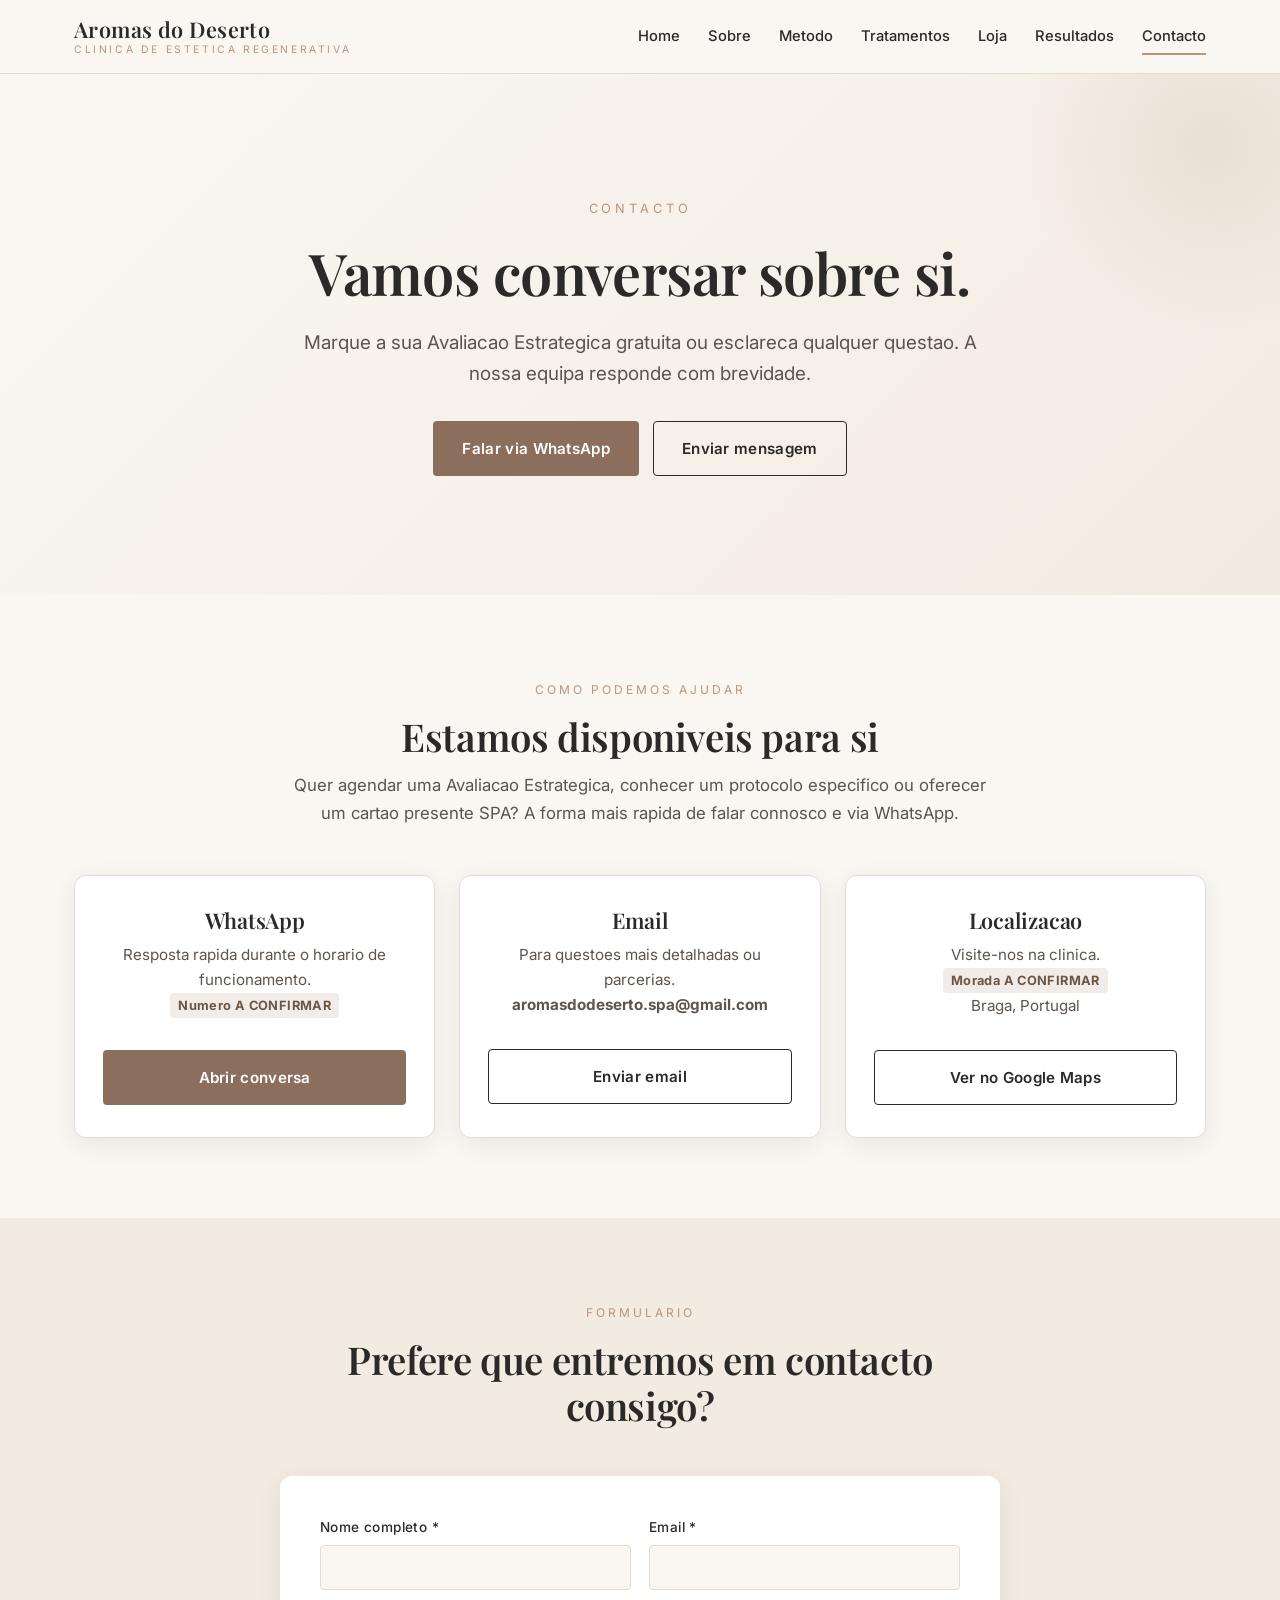
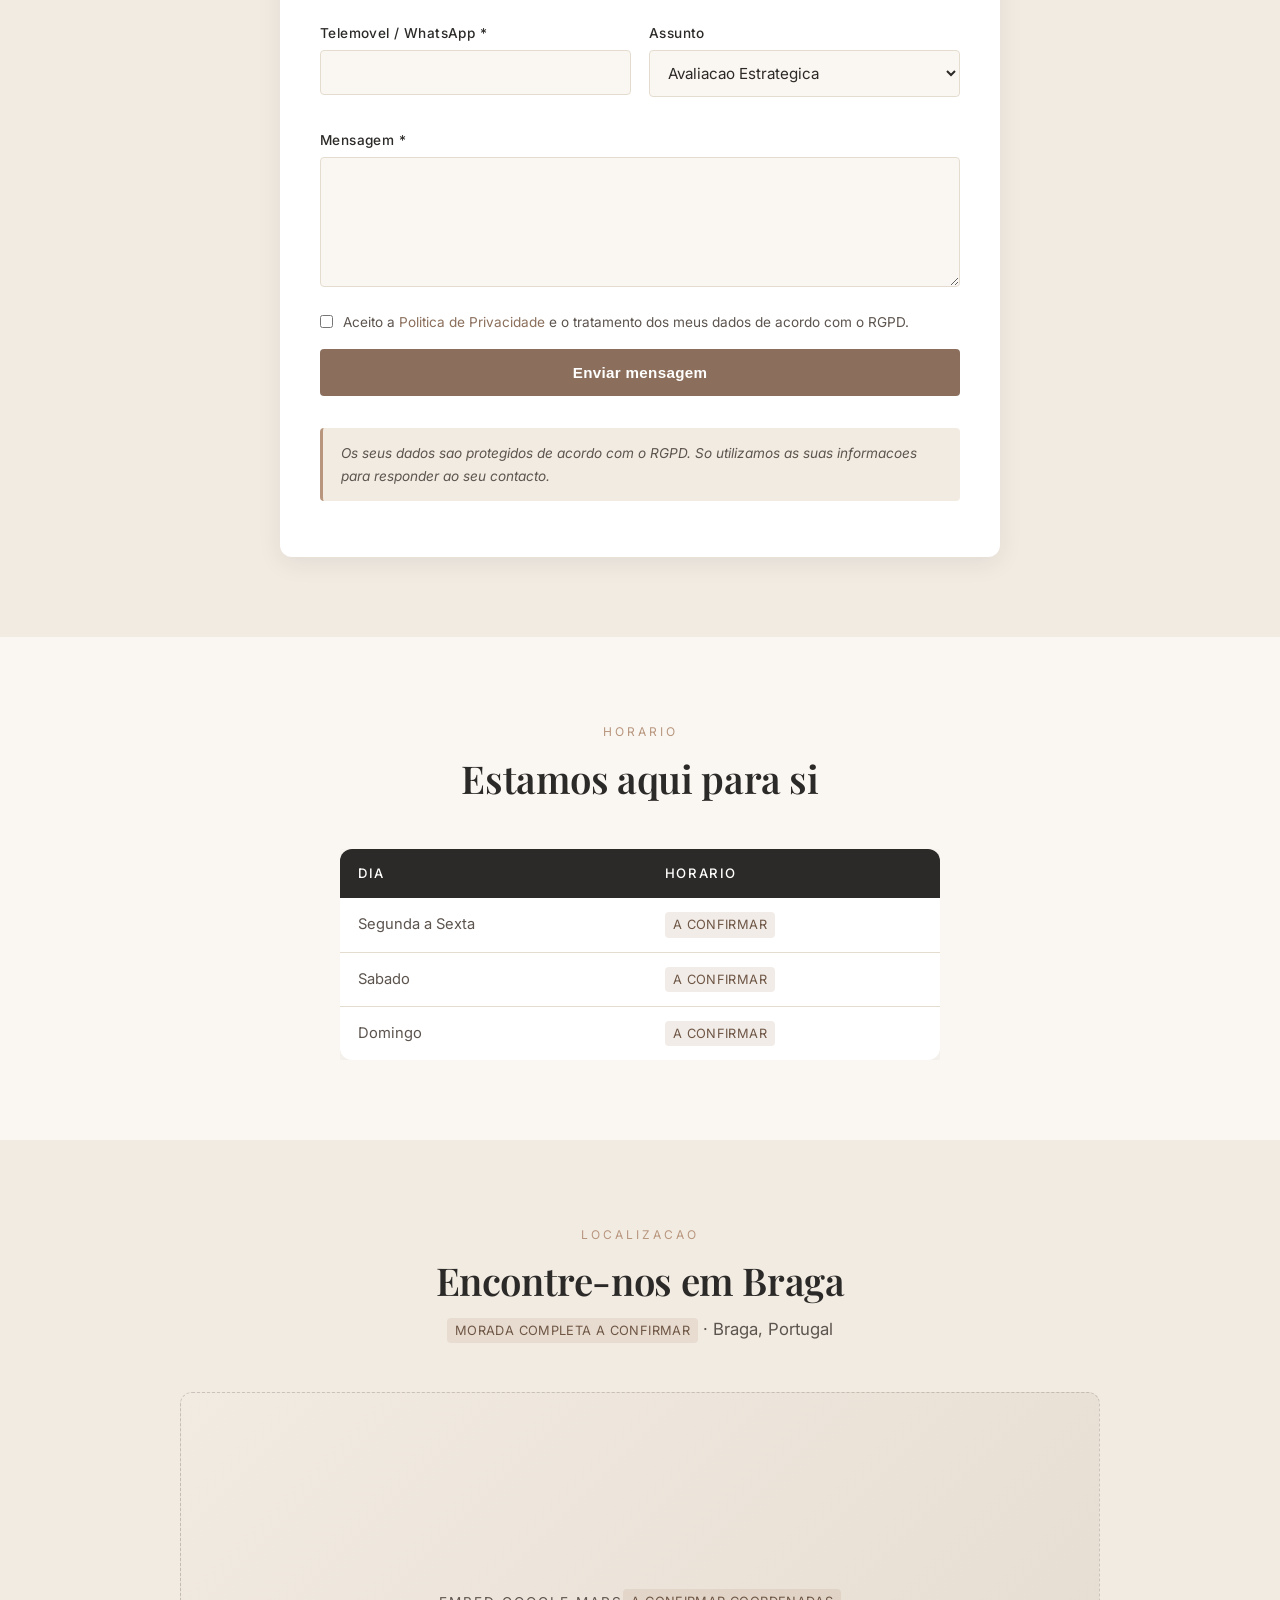
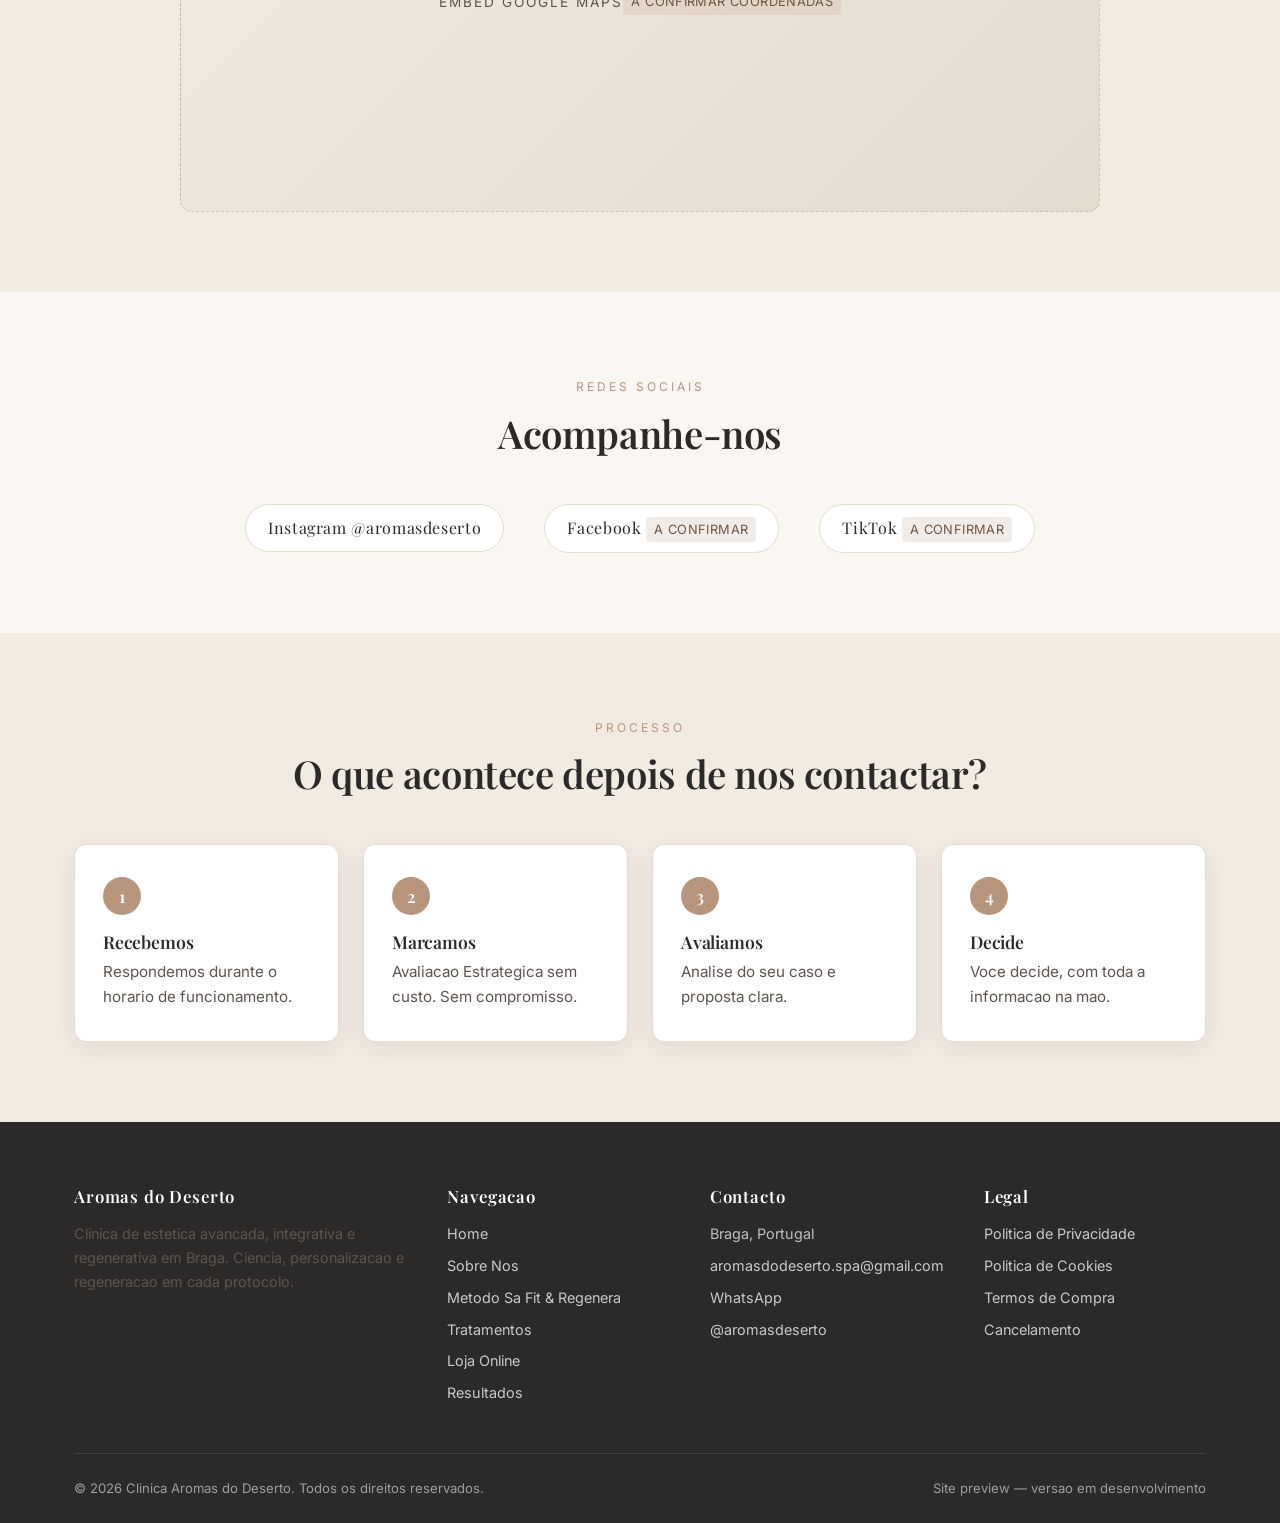
==== contacto.html @ 905fd77b "Preview inicial - Site Aromas do Deserto (8 paginas)" ====
<!DOCTYPE html>
<html lang="pt">
<head>
<meta charset="UTF-8">
<meta name="viewport" content="width=device-width, initial-scale=1.0">
<title>Contacto | Clinica Aromas do Deserto — Braga</title>
<meta name="description" content="Marque a sua Avaliacao Estrategica gratuita. Contacte a Clinica Aromas do Deserto em Braga via WhatsApp, email ou formulario.">
<link rel="preconnect" href="https://fonts.googleapis.com">
<link rel="preconnect" href="https://fonts.gstatic.com" crossorigin>
<link href="https://fonts.googleapis.com/css2?family=Inter:wght@300;400;500;600&family=Playfair+Display:wght@500;600;700&display=swap" rel="stylesheet">
<link rel="stylesheet" href="assets/style.css">
</head>
<body>

<header class="site-header">
  <div class="header-inner">
    <a href="index.html" class="brand">Aromas do Deserto<small>Clinica de Estetica Regenerativa</small></a>
    <button class="nav-toggle" aria-label="Menu">&#9776;</button>
    <nav class="nav">
      <a href="index.html">Home</a>
      <a href="sobre.html">Sobre</a>
      <a href="metodo.html">Metodo</a>
      <a href="tratamentos.html">Tratamentos</a>
      <a href="loja.html">Loja</a>
      <a href="resultados.html">Resultados</a>
      <a href="contacto.html" class="active">Contacto</a>
    </nav>
  </div>
</header>

<section class="hero">
  <div class="container hero-inner">
    <span class="hero-eyebrow">Contacto</span>
    <h1>Vamos conversar sobre si.</h1>
    <p class="lead">Marque a sua Avaliacao Estrategica gratuita ou esclareca qualquer questao. A nossa equipa responde com brevidade.</p>
    <div class="hero-ctas">
      <a class="btn btn-primary" href="https://wa.me/351000000000">Falar via WhatsApp</a>
      <a class="btn btn-secondary" href="#form">Enviar mensagem</a>
    </div>
  </div>
</section>

<section>
  <div class="container">
    <div class="section-header">
      <span class="eyebrow">Como podemos ajudar</span>
      <h2>Estamos disponiveis para si</h2>
      <p>Quer agendar uma Avaliacao Estrategica, conhecer um protocolo especifico ou oferecer um cartao presente SPA? A forma mais rapida de falar connosco e via WhatsApp.</p>
    </div>
    <div class="grid grid-3">
      <div class="card text-center">
        <h3>WhatsApp</h3>
        <p>Resposta rapida durante o horario de funcionamento.</p>
        <p><strong><span class="placeholder-tag">Numero A CONFIRMAR</span></strong></p>
        <a class="btn btn-primary btn-block mt-2" href="https://wa.me/351000000000">Abrir conversa</a>
      </div>
      <div class="card text-center">
        <h3>Email</h3>
        <p>Para questoes mais detalhadas ou parcerias.</p>
        <p><strong>aromasdodeserto.spa@gmail.com</strong></p>
        <a class="btn btn-secondary btn-block mt-2" href="mailto:aromasdodeserto.spa@gmail.com">Enviar email</a>
      </div>
      <div class="card text-center">
        <h3>Localizacao</h3>
        <p>Visite-nos na clinica.</p>
        <p><strong><span class="placeholder-tag">Morada A CONFIRMAR</span></strong><br>Braga, Portugal</p>
        <a class="btn btn-secondary btn-block mt-2" href="#mapa">Ver no Google Maps</a>
      </div>
    </div>
  </div>
</section>

<section class="bg-alt" id="form">
  <div class="container">
    <div class="section-header">
      <span class="eyebrow">Formulario</span>
      <h2>Prefere que entremos em contacto consigo?</h2>
    </div>
    <div style="max-width: 720px; margin: 0 auto;">
      <form class="contact-form" onsubmit="event.preventDefault(); alert('Preview — formulario nao envia neste modo.');">
        <div class="form-row">
          <div class="form-group">
            <label for="nome">Nome completo *</label>
            <input type="text" id="nome" name="nome" required>
          </div>
          <div class="form-group">
            <label for="email">Email *</label>
            <input type="email" id="email" name="email" required>
          </div>
        </div>
        <div class="form-row">
          <div class="form-group">
            <label for="tel">Telemovel / WhatsApp *</label>
            <input type="tel" id="tel" name="tel" required>
          </div>
          <div class="form-group">
            <label for="assunto">Assunto</label>
            <select id="assunto" name="assunto">
              <option>Avaliacao Estrategica</option>
              <option>Tratamento especifico</option>
              <option>Cartao Presente</option>
              <option>Outra questao</option>
            </select>
          </div>
        </div>
        <div class="form-group">
          <label for="msg">Mensagem *</label>
          <textarea id="msg" name="msg" required></textarea>
        </div>
        <div class="checkbox-row">
          <input type="checkbox" id="rgpd" required>
          <label for="rgpd">Aceito a <a href="politicas.html">Politica de Privacidade</a> e o tratamento dos meus dados de acordo com o RGPD.</label>
        </div>
        <button type="submit" class="btn btn-primary btn-block">Enviar mensagem</button>
        <p class="note mt-2">Os seus dados sao protegidos de acordo com o RGPD. So utilizamos as suas informacoes para responder ao seu contacto.</p>
      </form>
    </div>
  </div>
</section>

<section>
  <div class="container">
    <div class="section-header">
      <span class="eyebrow">Horario</span>
      <h2>Estamos aqui para si</h2>
    </div>
    <div class="table-wrap" style="max-width: 600px; margin: 0 auto;">
      <table class="product-table">
        <thead><tr><th>Dia</th><th>Horario</th></tr></thead>
        <tbody>
          <tr><td>Segunda a Sexta</td><td><span class="placeholder-tag">A CONFIRMAR</span></td></tr>
          <tr><td>Sabado</td><td><span class="placeholder-tag">A CONFIRMAR</span></td></tr>
          <tr><td>Domingo</td><td><span class="placeholder-tag">A CONFIRMAR</span></td></tr>
        </tbody>
      </table>
    </div>
  </div>
</section>

<section class="bg-alt" id="mapa">
  <div class="container">
    <div class="section-header">
      <span class="eyebrow">Localizacao</span>
      <h2>Encontre-nos em Braga</h2>
      <p><span class="placeholder-tag">MORADA COMPLETA A CONFIRMAR</span> · Braga, Portugal</p>
    </div>
    <div class="img-placeholder tall" style="max-width: 920px; margin: 0 auto;">EMBED Google Maps <br><span class="placeholder-tag">A CONFIRMAR coordenadas</span></div>
  </div>
</section>

<section>
  <div class="container">
    <div class="section-header">
      <span class="eyebrow">Redes Sociais</span>
      <h2>Acompanhe-nos</h2>
    </div>
    <div class="logo-row">
      <a class="logo-pill" href="https://instagram.com/aromasdeserto">Instagram @aromasdeserto</a>
      <span class="logo-pill">Facebook <span class="placeholder-tag">A CONFIRMAR</span></span>
      <span class="logo-pill">TikTok <span class="placeholder-tag">A CONFIRMAR</span></span>
    </div>
  </div>
</section>

<section class="bg-alt">
  <div class="container">
    <div class="section-header">
      <span class="eyebrow">Processo</span>
      <h2>O que acontece depois de nos contactar?</h2>
    </div>
    <div class="grid grid-4">
      <div class="card"><span class="num">1</span><h4>Recebemos</h4><p>Respondemos durante o horario de funcionamento.</p></div>
      <div class="card"><span class="num">2</span><h4>Marcamos</h4><p>Avaliacao Estrategica sem custo. Sem compromisso.</p></div>
      <div class="card"><span class="num">3</span><h4>Avaliamos</h4><p>Analise do seu caso e proposta clara.</p></div>
      <div class="card"><span class="num">4</span><h4>Decide</h4><p>Voce decide, com toda a informacao na mao.</p></div>
    </div>
  </div>
</section>

<footer class="site-footer">
  <div class="container">
    <div class="footer-grid">
      <div>
        <h4>Aromas do Deserto</h4>
        <p>Clinica de estetica avancada, integrativa e regenerativa em Braga. Ciencia, personalizacao e regeneracao em cada protocolo.</p>
      </div>
      <div>
        <h4>Navegacao</h4>
        <ul>
          <li><a href="index.html">Home</a></li>
          <li><a href="sobre.html">Sobre Nos</a></li>
          <li><a href="metodo.html">Metodo Sa Fit &amp; Regenera</a></li>
          <li><a href="tratamentos.html">Tratamentos</a></li>
          <li><a href="loja.html">Loja Online</a></li>
          <li><a href="resultados.html">Resultados</a></li>
        </ul>
      </div>
      <div>
        <h4>Contacto</h4>
        <ul>
          <li>Braga, Portugal</li>
          <li><a href="mailto:aromasdodeserto.spa@gmail.com">aromasdodeserto.spa@gmail.com</a></li>
          <li><a href="https://wa.me/351000000000">WhatsApp</a></li>
          <li><a href="https://instagram.com/aromasdeserto">@aromasdeserto</a></li>
        </ul>
      </div>
      <div>
        <h4>Legal</h4>
        <ul>
          <li><a href="politicas.html">Politica de Privacidade</a></li>
          <li><a href="politicas.html#cookies">Politica de Cookies</a></li>
          <li><a href="politicas.html#compra">Termos de Compra</a></li>
          <li><a href="politicas.html#cancelamento">Cancelamento</a></li>
        </ul>
      </div>
    </div>
    <div class="footer-bottom">
      <span>&copy; <span id="year">2025</span> Clinica Aromas do Deserto. Todos os direitos reservados.</span>
      <span>Site preview — versao em desenvolvimento</span>
    </div>
  </div>
</footer>

<script src="assets/script.js"></script>
<script>document.getElementById('year').textContent = new Date().getFullYear();</script>
</body>
</html>
---- assets/style.css ----
/* ============================================
   Aromas do Deserto — Preview CSS
   ============================================ */

:root {
  --color-primary: #2C2A28;
  --color-secondary: #B8967E;
  --color-bg: #FAF7F2;
  --color-bg-alt: #F2EBE2;
  --color-text: #2C2A28;
  --color-text-soft: #5C544E;
  --color-cta: #8B6F5C;
  --color-cta-hover: #6E5645;
  --color-border: #E5DCD0;
  --color-white: #FFFFFF;

  --ff-display: 'Playfair Display', 'Times New Roman', serif;
  --ff-body: 'Inter', -apple-system, BlinkMacSystemFont, sans-serif;

  --maxw: 1180px;
  --radius: 4px;
  --radius-lg: 12px;
  --shadow: 0 6px 24px rgba(44, 42, 40, 0.08);
  --shadow-lg: 0 16px 48px rgba(44, 42, 40, 0.12);
}

* { box-sizing: border-box; margin: 0; padding: 0; }

html { scroll-behavior: smooth; }

body {
  font-family: var(--ff-body);
  font-size: 16px;
  line-height: 1.65;
  color: var(--color-text);
  background: var(--color-bg);
  -webkit-font-smoothing: antialiased;
}

img { max-width: 100%; height: auto; display: block; }

a { color: var(--color-cta); text-decoration: none; transition: color .2s; }
a:hover { color: var(--color-cta-hover); }

h1, h2, h3, h4 {
  font-family: var(--ff-display);
  font-weight: 600;
  color: var(--color-primary);
  line-height: 1.2;
  letter-spacing: -0.01em;
}

h1 { font-size: clamp(2.2rem, 4.5vw, 3.6rem); }
h2 { font-size: clamp(1.8rem, 3vw, 2.6rem); margin-bottom: .8rem; }
h3 { font-size: 1.35rem; margin-bottom: .6rem; }
h4 { font-size: 1.1rem; margin-bottom: .4rem; }

p { margin-bottom: 1rem; color: var(--color-text-soft); }

ul, ol { margin-left: 1.4rem; margin-bottom: 1rem; }
li { margin-bottom: .35rem; color: var(--color-text-soft); }

/* ----------- HEADER ----------- */
.site-header {
  position: sticky;
  top: 0;
  z-index: 100;
  background: rgba(250, 247, 242, 0.97);
  backdrop-filter: saturate(180%) blur(8px);
  border-bottom: 1px solid var(--color-border);
}

.header-inner {
  max-width: var(--maxw);
  margin: 0 auto;
  padding: 18px 24px;
  display: flex;
  align-items: center;
  justify-content: space-between;
  gap: 24px;
}

.brand {
  font-family: var(--ff-display);
  font-size: 1.35rem;
  font-weight: 600;
  color: var(--color-primary);
  letter-spacing: .02em;
  line-height: 1.1;
}
.brand small {
  display: block;
  font-family: var(--ff-body);
  font-size: .65rem;
  font-weight: 400;
  letter-spacing: .25em;
  color: var(--color-secondary);
  text-transform: uppercase;
  margin-top: 2px;
}

.nav { display: flex; gap: 28px; align-items: center; }
.nav a {
  font-size: .92rem;
  color: var(--color-primary);
  font-weight: 500;
  position: relative;
}
.nav a:hover { color: var(--color-cta); }
.nav a.active::after {
  content: '';
  position: absolute;
  bottom: -6px; left: 0;
  width: 100%;
  height: 2px;
  background: var(--color-secondary);
}

.nav-toggle {
  display: none;
  background: none;
  border: 0;
  cursor: pointer;
  font-size: 1.6rem;
  color: var(--color-primary);
}

/* ----------- BUTTONS ----------- */
.btn {
  display: inline-block;
  padding: 14px 28px;
  border-radius: var(--radius);
  font-weight: 600;
  font-size: .95rem;
  letter-spacing: .02em;
  text-align: center;
  transition: all .25s;
  border: 1px solid transparent;
  cursor: pointer;
}

.btn-primary {
  background: var(--color-cta);
  color: var(--color-white);
}
.btn-primary:hover {
  background: var(--color-cta-hover);
  color: var(--color-white);
  transform: translateY(-2px);
  box-shadow: var(--shadow);
}

.btn-secondary {
  background: transparent;
  color: var(--color-primary);
  border-color: var(--color-primary);
}
.btn-secondary:hover {
  background: var(--color-primary);
  color: var(--color-white);
}

.btn-light {
  background: var(--color-white);
  color: var(--color-primary);
  border-color: var(--color-border);
}
.btn-light:hover {
  background: var(--color-secondary);
  color: var(--color-white);
  border-color: var(--color-secondary);
}

.btn-block { display: block; width: 100%; }

/* ----------- LAYOUT ----------- */
.container {
  max-width: var(--maxw);
  margin: 0 auto;
  padding: 0 24px;
}

section { padding: 80px 0; }
section.compact { padding: 56px 0; }
section.tight { padding: 40px 0; }

.section-header {
  text-align: center;
  max-width: 720px;
  margin: 0 auto 48px;
}
.section-header .eyebrow {
  display: inline-block;
  font-size: .75rem;
  letter-spacing: .25em;
  text-transform: uppercase;
  color: var(--color-secondary);
  margin-bottom: .8rem;
}
.section-header p { font-size: 1.05rem; }

/* ----------- HERO ----------- */
.hero {
  background: linear-gradient(135deg, var(--color-bg) 0%, var(--color-bg-alt) 100%);
  padding: 120px 0 100px;
  position: relative;
  overflow: hidden;
}
.hero::before {
  content: '';
  position: absolute;
  top: -120px; right: -120px;
  width: 380px; height: 380px;
  background: radial-gradient(circle, rgba(184,150,126,0.18) 0%, transparent 70%);
  border-radius: 50%;
  pointer-events: none;
}
.hero-inner {
  max-width: 880px;
  margin: 0 auto;
  text-align: center;
  position: relative;
}
.hero-eyebrow {
  display: inline-block;
  font-size: .8rem;
  letter-spacing: .3em;
  text-transform: uppercase;
  color: var(--color-secondary);
  margin-bottom: 1.2rem;
}
.hero h1 { margin-bottom: 1.2rem; }
.hero p.lead {
  font-size: 1.18rem;
  color: var(--color-text-soft);
  max-width: 720px;
  margin: 0 auto 2rem;
}
.hero-ctas {
  display: flex;
  gap: 14px;
  justify-content: center;
  flex-wrap: wrap;
  margin-bottom: 1.2rem;
}
.hero-microcopy {
  font-size: .85rem;
  color: var(--color-text-soft);
  letter-spacing: .03em;
}

/* ----------- CARDS / GRIDS ----------- */
.grid { display: grid; gap: 24px; }
.grid-2 { grid-template-columns: repeat(2, 1fr); }
.grid-3 { grid-template-columns: repeat(3, 1fr); }
.grid-4 { grid-template-columns: repeat(4, 1fr); }

.card {
  background: var(--color-white);
  border-radius: var(--radius-lg);
  padding: 32px 28px;
  box-shadow: var(--shadow);
  border: 1px solid var(--color-border);
  transition: transform .3s, box-shadow .3s;
}
.card:hover {
  transform: translateY(-4px);
  box-shadow: var(--shadow-lg);
}
.card .num {
  display: inline-block;
  width: 38px; height: 38px;
  border-radius: 50%;
  background: var(--color-secondary);
  color: var(--color-white);
  font-family: var(--ff-display);
  font-size: 1.05rem;
  font-weight: 600;
  line-height: 38px;
  text-align: center;
  margin-bottom: 1rem;
}
.card h3 { color: var(--color-primary); margin-bottom: .5rem; }
.card p { font-size: .95rem; margin: 0; }

.card-soft {
  background: var(--color-bg-alt);
  border: 0;
}

/* ----------- ALT SECTIONS ----------- */
.bg-alt { background: var(--color-bg-alt); }
.bg-dark { background: var(--color-primary); color: var(--color-white); }
.bg-dark h2, .bg-dark h3 { color: var(--color-white); }
.bg-dark p { color: rgba(255,255,255,0.85); }

/* ----------- IMAGE PLACEHOLDER ----------- */
.img-placeholder {
  background: linear-gradient(135deg, var(--color-bg-alt), var(--color-border));
  border: 1px dashed rgba(44,42,40,0.18);
  border-radius: var(--radius-lg);
  display: flex;
  align-items: center;
  justify-content: center;
  color: var(--color-text-soft);
  font-size: .85rem;
  letter-spacing: .15em;
  text-transform: uppercase;
  min-height: 260px;
  text-align: center;
  padding: 24px;
}
.img-placeholder.tall { min-height: 420px; }
.img-placeholder.short { min-height: 180px; }

/* ----------- TWO-COL ----------- */
.two-col {
  display: grid;
  grid-template-columns: 1fr 1fr;
  gap: 56px;
  align-items: center;
}
.two-col.reverse > *:first-child { order: 2; }

/* ----------- TABLES ----------- */
.table-wrap { overflow-x: auto; margin: 0 -8px; }
table.product-table {
  width: 100%;
  border-collapse: collapse;
  background: var(--color-white);
  border-radius: var(--radius-lg);
  overflow: hidden;
  box-shadow: var(--shadow);
  font-size: .92rem;
}
table.product-table thead {
  background: var(--color-primary);
  color: var(--color-white);
}
table.product-table th {
  text-align: left;
  padding: 14px 18px;
  font-weight: 500;
  font-size: .82rem;
  text-transform: uppercase;
  letter-spacing: .12em;
}
table.product-table td {
  padding: 14px 18px;
  border-bottom: 1px solid var(--color-border);
  color: var(--color-text-soft);
  vertical-align: top;
}
table.product-table tbody tr:last-child td { border-bottom: 0; }
table.product-table tbody tr:hover { background: var(--color-bg); }
table.product-table .price {
  font-family: var(--ff-display);
  font-weight: 600;
  color: var(--color-primary);
  white-space: nowrap;
}

/* ----------- LIST FEATURE ----------- */
.feature-list { list-style: none; margin: 0; padding: 0; }
.feature-list li {
  position: relative;
  padding-left: 28px;
  margin-bottom: .8rem;
  color: var(--color-text-soft);
}
.feature-list li::before {
  content: '';
  position: absolute;
  left: 0; top: .55em;
  width: 14px; height: 14px;
  border-radius: 50%;
  background: var(--color-secondary);
  opacity: .7;
}

/* ----------- TESTIMONIAL ----------- */
.testimonial {
  background: var(--color-white);
  border-radius: var(--radius-lg);
  padding: 32px 28px;
  border-left: 4px solid var(--color-secondary);
  box-shadow: var(--shadow);
}
.testimonial blockquote {
  font-family: var(--ff-display);
  font-size: 1.1rem;
  color: var(--color-primary);
  font-style: italic;
  margin: 0 0 1rem;
  line-height: 1.5;
}
.testimonial cite {
  font-style: normal;
  font-size: .85rem;
  color: var(--color-text-soft);
  letter-spacing: .05em;
}

/* ----------- FAQ ----------- */
.faq-item {
  background: var(--color-white);
  border-radius: var(--radius);
  padding: 22px 26px;
  margin-bottom: 12px;
  border: 1px solid var(--color-border);
}
.faq-item h4 { margin-bottom: .4rem; color: var(--color-primary); }
.faq-item p { margin: 0; }

/* ----------- CATEGORY HEADER ----------- */
.category-block { margin-bottom: 64px; }
.category-block .cat-head {
  display: flex;
  align-items: baseline;
  gap: 14px;
  margin-bottom: 8px;
  padding-bottom: 14px;
  border-bottom: 1px solid var(--color-border);
}
.category-block .cat-head .cat-num {
  font-family: var(--ff-display);
  font-size: 1.6rem;
  color: var(--color-secondary);
}
.category-block .cat-head h2 {
  margin: 0;
  font-size: 1.7rem;
}
.category-block .cat-intro {
  font-size: .98rem;
  color: var(--color-text-soft);
  margin-bottom: 22px;
  font-style: italic;
}
.category-block .subcat-title {
  font-family: var(--ff-display);
  font-size: 1.2rem;
  color: var(--color-primary);
  margin: 26px 0 14px;
}

/* Compact loja anchor nav */
.cat-nav {
  background: var(--color-bg-alt);
  padding: 22px 0;
  position: sticky;
  top: 70px;
  z-index: 50;
  border-bottom: 1px solid var(--color-border);
}
.cat-nav-inner {
  display: flex;
  flex-wrap: wrap;
  gap: 8px;
  font-size: .82rem;
}
.cat-nav-inner a {
  padding: 6px 12px;
  border-radius: 999px;
  background: var(--color-white);
  color: var(--color-text-soft);
  border: 1px solid var(--color-border);
}
.cat-nav-inner a:hover {
  background: var(--color-cta);
  color: var(--color-white);
  border-color: var(--color-cta);
}

/* ----------- CTA STRIP ----------- */
.cta-strip {
  background: linear-gradient(135deg, var(--color-primary) 0%, #3a3633 100%);
  color: var(--color-white);
  padding: 80px 0;
  text-align: center;
}
.cta-strip h2 { color: var(--color-white); margin-bottom: 1rem; }
.cta-strip p { color: rgba(255,255,255,0.85); max-width: 640px; margin: 0 auto 2rem; }
.cta-strip .btn-primary {
  background: var(--color-secondary);
}
.cta-strip .btn-primary:hover {
  background: var(--color-white);
  color: var(--color-primary);
}
.cta-strip .btn-secondary {
  color: var(--color-white);
  border-color: rgba(255,255,255,0.4);
}
.cta-strip .btn-secondary:hover {
  background: var(--color-white);
  color: var(--color-primary);
  border-color: var(--color-white);
}

/* ----------- FOOTER ----------- */
.site-footer {
  background: var(--color-primary);
  color: rgba(255,255,255,0.75);
  padding: 64px 0 24px;
  font-size: .9rem;
}
.site-footer h4 {
  color: var(--color-white);
  font-family: var(--ff-display);
  font-size: 1.05rem;
  margin-bottom: 1rem;
  letter-spacing: .05em;
}
.site-footer a { color: rgba(255,255,255,0.75); }
.site-footer a:hover { color: var(--color-secondary); }
.footer-grid {
  display: grid;
  grid-template-columns: 1.5fr 1fr 1fr 1fr;
  gap: 40px;
  margin-bottom: 40px;
}
.footer-grid ul { list-style: none; margin: 0; padding: 0; }
.footer-grid li { margin-bottom: .5rem; color: rgba(255,255,255,0.7); }
.footer-bottom {
  padding-top: 24px;
  border-top: 1px solid rgba(255,255,255,0.1);
  display: flex;
  justify-content: space-between;
  flex-wrap: wrap;
  gap: 12px;
  font-size: .82rem;
  color: rgba(255,255,255,0.55);
}

/* ----------- PILLARS ----------- */
.pillar-row {
  display: grid;
  grid-template-columns: repeat(4, 1fr);
  gap: 18px;
}
.pillar {
  background: var(--color-white);
  border-radius: var(--radius-lg);
  padding: 26px 22px;
  border-top: 3px solid var(--color-secondary);
  box-shadow: var(--shadow);
}
.pillar h4 { font-size: 1rem; margin-bottom: .5rem; }
.pillar p { font-size: .9rem; margin: 0; }

/* ----------- LOGO ROW ----------- */
.logo-row {
  display: flex;
  flex-wrap: wrap;
  justify-content: center;
  gap: 40px;
  margin-top: 32px;
  align-items: center;
}
.logo-row .logo-pill {
  font-family: var(--ff-display);
  font-size: 1rem;
  color: var(--color-primary);
  padding: 10px 22px;
  border: 1px solid var(--color-border);
  border-radius: 999px;
  background: var(--color-white);
  letter-spacing: .04em;
}

/* ----------- FORM ----------- */
form.contact-form {
  background: var(--color-white);
  padding: 40px;
  border-radius: var(--radius-lg);
  box-shadow: var(--shadow);
}
.form-row {
  display: grid;
  grid-template-columns: 1fr 1fr;
  gap: 18px;
  margin-bottom: 16px;
}
.form-group { margin-bottom: 16px; }
.form-group label {
  display: block;
  font-size: .85rem;
  font-weight: 500;
  color: var(--color-primary);
  margin-bottom: 6px;
  letter-spacing: .03em;
}
.form-group input,
.form-group select,
.form-group textarea {
  width: 100%;
  padding: 12px 14px;
  font-family: var(--ff-body);
  font-size: .95rem;
  background: var(--color-bg);
  border: 1px solid var(--color-border);
  border-radius: var(--radius);
  color: var(--color-text);
  transition: border-color .2s;
}
.form-group input:focus,
.form-group select:focus,
.form-group textarea:focus {
  outline: none;
  border-color: var(--color-cta);
}
.form-group textarea { min-height: 130px; resize: vertical; }
.checkbox-row {
  display: flex;
  gap: 10px;
  align-items: flex-start;
  font-size: .85rem;
  color: var(--color-text-soft);
  margin: 16px 0;
}
.checkbox-row input { margin-top: 4px; }

/* ----------- POLICIES ----------- */
.policy-content {
  max-width: 820px;
  margin: 0 auto;
}
.policy-content h2 {
  margin-top: 48px;
  padding-top: 32px;
  border-top: 1px solid var(--color-border);
  font-size: 1.6rem;
}
.policy-content h2:first-child { border-top: 0; padding-top: 0; margin-top: 0; }
.policy-content h3 {
  font-size: 1.15rem;
  margin: 24px 0 8px;
}
.policy-content p,
.policy-content ul,
.policy-content ol {
  font-size: .95rem;
  color: var(--color-text-soft);
}

/* ----------- UTILITY ----------- */
.text-center { text-align: center; }
.mt-2 { margin-top: 2rem; }
.mb-2 { margin-bottom: 2rem; }

.note {
  font-size: .85rem;
  color: var(--color-text-soft);
  font-style: italic;
  background: var(--color-bg-alt);
  padding: 14px 18px;
  border-radius: var(--radius);
  border-left: 3px solid var(--color-secondary);
}

.placeholder-tag {
  display: inline-block;
  background: rgba(184,150,126,0.18);
  color: var(--color-cta-hover);
  padding: 2px 8px;
  border-radius: 4px;
  font-size: .8rem;
  font-family: var(--ff-body);
  letter-spacing: .03em;
}

/* ----------- RESPONSIVE ----------- */
@media (max-width: 980px) {
  .grid-3, .grid-4, .pillar-row { grid-template-columns: repeat(2, 1fr); }
  .two-col { grid-template-columns: 1fr; gap: 32px; }
  .two-col.reverse > *:first-child { order: 0; }
  .footer-grid { grid-template-columns: 1fr 1fr; }
}

@media (max-width: 720px) {
  section { padding: 56px 0; }
  .hero { padding: 80px 0 64px; }

  .nav-toggle { display: block; }
  .nav {
    position: absolute;
    top: 100%;
    left: 0; right: 0;
    flex-direction: column;
    align-items: stretch;
    background: var(--color-white);
    padding: 16px 24px;
    gap: 12px;
    border-bottom: 1px solid var(--color-border);
    display: none;
  }
  .nav.open { display: flex; }
  .nav a { padding: 8px 0; border-bottom: 1px solid var(--color-border); }
  .nav a:last-child { border-bottom: 0; }

  .grid-2, .grid-3, .grid-4, .pillar-row { grid-template-columns: 1fr; }
  .footer-grid { grid-template-columns: 1fr; gap: 28px; }
  .form-row { grid-template-columns: 1fr; }

  .hero-ctas { flex-direction: column; }
  .hero-ctas .btn { width: 100%; }

  form.contact-form { padding: 24px; }

  .cat-nav { top: 64px; }
}
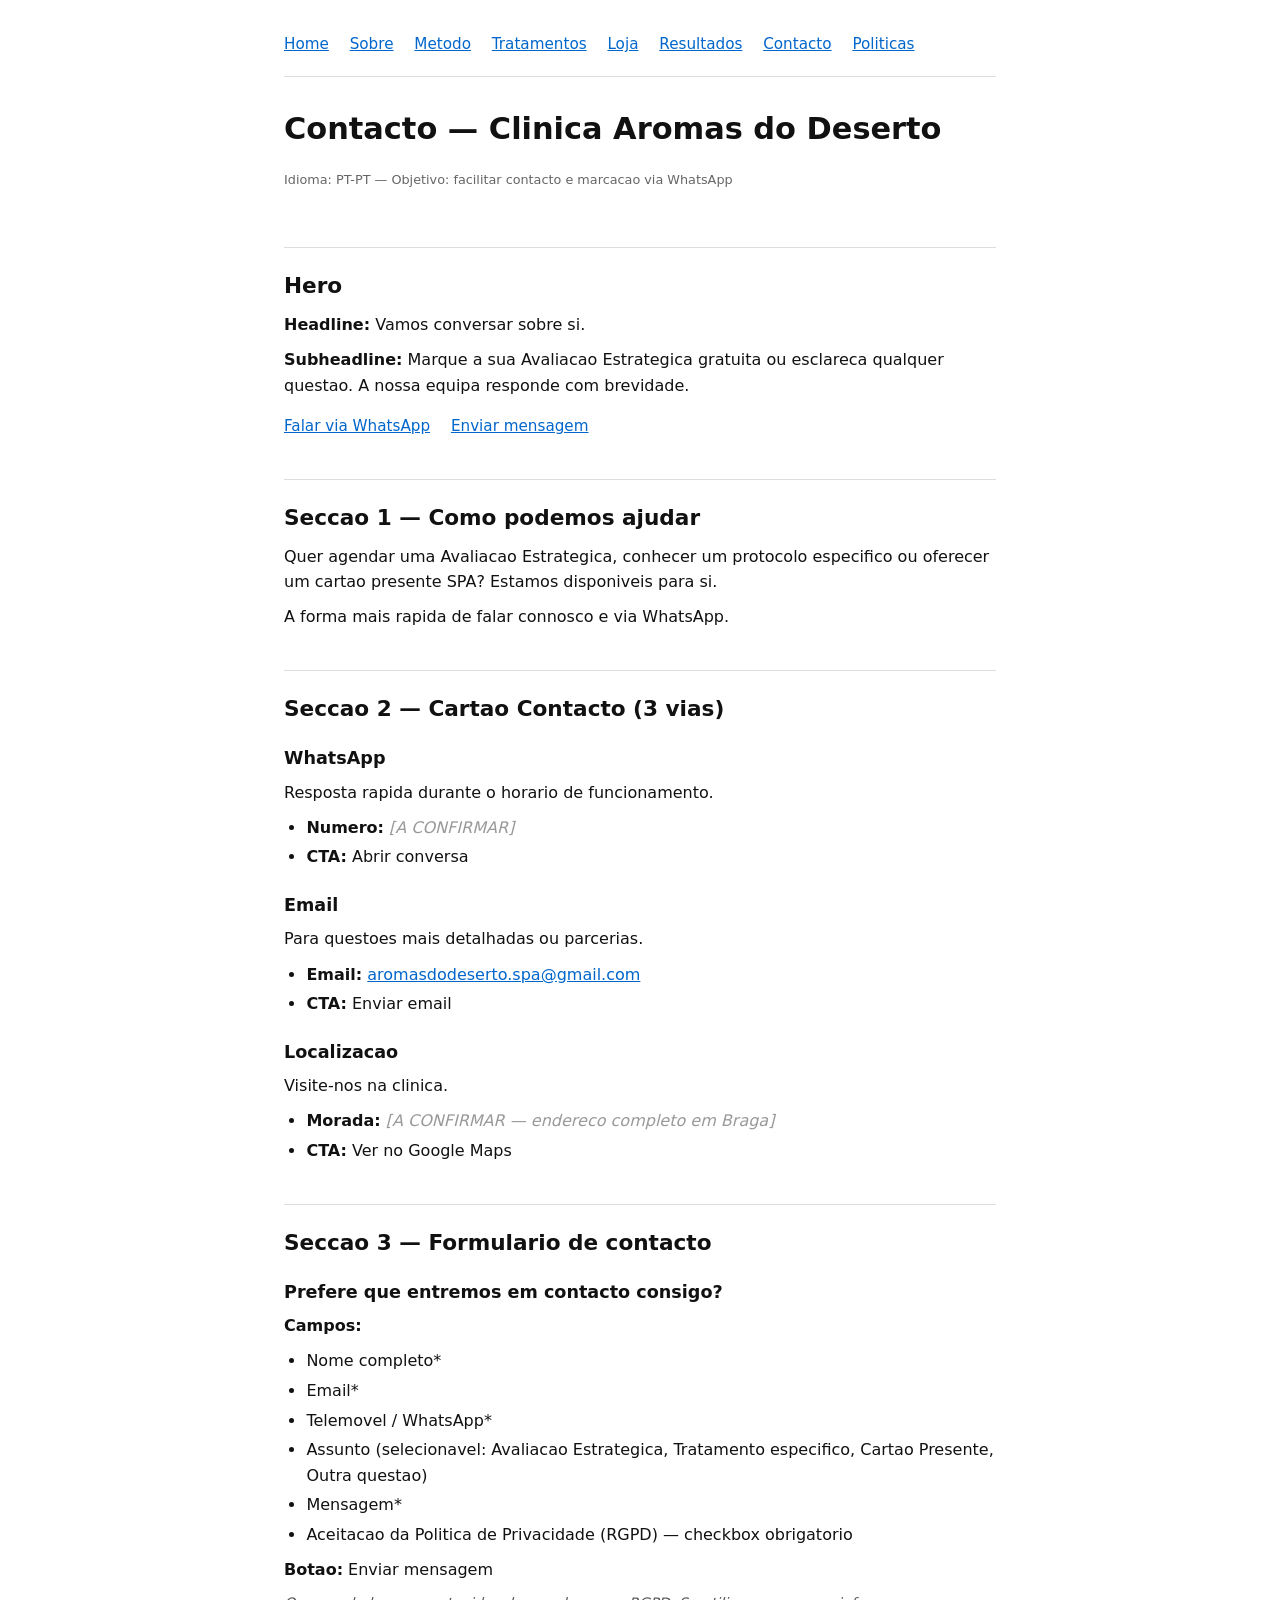
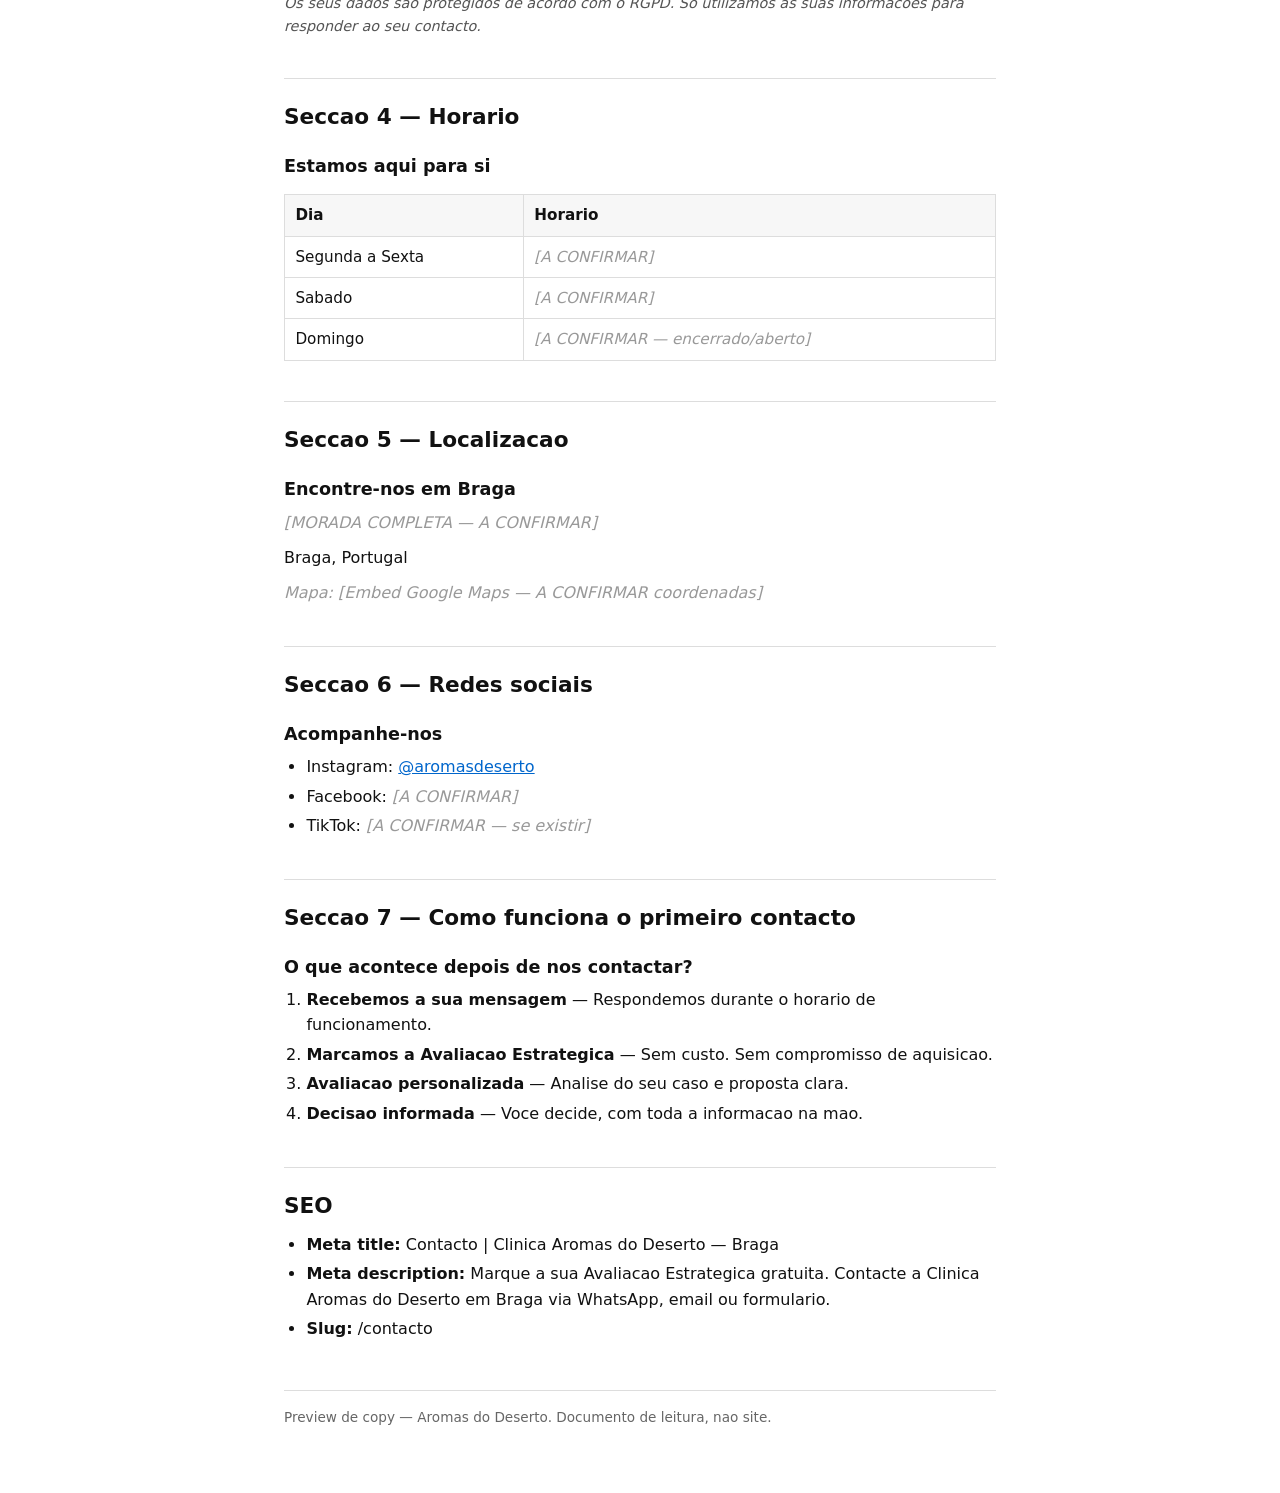
==== commit c1b9c59d: "Redo: minimalist copy preview" ====
--- a/contacto.html
+++ b/contacto.html
@@ -1,227 +1,112 @@
 <!DOCTYPE html>
-<html lang="pt">
+<html lang="pt-PT">
 <head>
 <meta charset="UTF-8">
-<meta name="viewport" content="width=device-width, initial-scale=1.0">
-<title>Contacto | Clinica Aromas do Deserto — Braga</title>
-<meta name="description" content="Marque a sua Avaliacao Estrategica gratuita. Contacte a Clinica Aromas do Deserto em Braga via WhatsApp, email ou formulario.">
-<link rel="preconnect" href="https://fonts.googleapis.com">
-<link rel="preconnect" href="https://fonts.gstatic.com" crossorigin>
-<link href="https://fonts.googleapis.com/css2?family=Inter:wght@300;400;500;600&family=Playfair+Display:wght@500;600;700&display=swap" rel="stylesheet">
+<meta name="viewport" content="width=device-width, initial-scale=1">
+<title>Contacto — Aromas do Deserto</title>
 <link rel="stylesheet" href="assets/style.css">
 </head>
 <body>
 
-<header class="site-header">
-  <div class="header-inner">
-    <a href="index.html" class="brand">Aromas do Deserto<small>Clinica de Estetica Regenerativa</small></a>
-    <button class="nav-toggle" aria-label="Menu">&#9776;</button>
-    <nav class="nav">
-      <a href="index.html">Home</a>
-      <a href="sobre.html">Sobre</a>
-      <a href="metodo.html">Metodo</a>
-      <a href="tratamentos.html">Tratamentos</a>
-      <a href="loja.html">Loja</a>
-      <a href="resultados.html">Resultados</a>
-      <a href="contacto.html" class="active">Contacto</a>
-    </nav>
-  </div>
-</header>
+<nav>
+  <a href="index.html">Home</a>
+  <a href="sobre.html">Sobre</a>
+  <a href="metodo.html">Metodo</a>
+  <a href="tratamentos.html">Tratamentos</a>
+  <a href="loja.html">Loja</a>
+  <a href="resultados.html">Resultados</a>
+  <a href="contacto.html">Contacto</a>
+  <a href="politicas.html">Politicas</a>
+</nav>
 
-<section class="hero">
-  <div class="container hero-inner">
-    <span class="hero-eyebrow">Contacto</span>
-    <h1>Vamos conversar sobre si.</h1>
-    <p class="lead">Marque a sua Avaliacao Estrategica gratuita ou esclareca qualquer questao. A nossa equipa responde com brevidade.</p>
-    <div class="hero-ctas">
-      <a class="btn btn-primary" href="https://wa.me/351000000000">Falar via WhatsApp</a>
-      <a class="btn btn-secondary" href="#form">Enviar mensagem</a>
-    </div>
-  </div>
-</section>
+<h1>Contacto — Clinica Aromas do Deserto</h1>
+<p class="tag">Idioma: PT-PT — Objetivo: facilitar contacto e marcacao via WhatsApp</p>
 
-<section>
-  <div class="container">
-    <div class="section-header">
-      <span class="eyebrow">Como podemos ajudar</span>
-      <h2>Estamos disponiveis para si</h2>
-      <p>Quer agendar uma Avaliacao Estrategica, conhecer um protocolo especifico ou oferecer um cartao presente SPA? A forma mais rapida de falar connosco e via WhatsApp.</p>
-    </div>
-    <div class="grid grid-3">
-      <div class="card text-center">
-        <h3>WhatsApp</h3>
-        <p>Resposta rapida durante o horario de funcionamento.</p>
-        <p><strong><span class="placeholder-tag">Numero A CONFIRMAR</span></strong></p>
-        <a class="btn btn-primary btn-block mt-2" href="https://wa.me/351000000000">Abrir conversa</a>
-      </div>
-      <div class="card text-center">
-        <h3>Email</h3>
-        <p>Para questoes mais detalhadas ou parcerias.</p>
-        <p><strong>aromasdodeserto.spa@gmail.com</strong></p>
-        <a class="btn btn-secondary btn-block mt-2" href="mailto:aromasdodeserto.spa@gmail.com">Enviar email</a>
-      </div>
-      <div class="card text-center">
-        <h3>Localizacao</h3>
-        <p>Visite-nos na clinica.</p>
-        <p><strong><span class="placeholder-tag">Morada A CONFIRMAR</span></strong><br>Braga, Portugal</p>
-        <a class="btn btn-secondary btn-block mt-2" href="#mapa">Ver no Google Maps</a>
-      </div>
-    </div>
-  </div>
-</section>
+<h2>Hero</h2>
+<p><strong>Headline:</strong> Vamos conversar sobre si.</p>
+<p><strong>Subheadline:</strong> Marque a sua Avaliacao Estrategica gratuita ou esclareca qualquer questao. A nossa equipa responde com brevidade.</p>
+<p class="cta"><a href="#">Falar via WhatsApp</a> <a href="#formulario">Enviar mensagem</a></p>
 
-<section class="bg-alt" id="form">
-  <div class="container">
-    <div class="section-header">
-      <span class="eyebrow">Formulario</span>
-      <h2>Prefere que entremos em contacto consigo?</h2>
-    </div>
-    <div style="max-width: 720px; margin: 0 auto;">
-      <form class="contact-form" onsubmit="event.preventDefault(); alert('Preview — formulario nao envia neste modo.');">
-        <div class="form-row">
-          <div class="form-group">
-            <label for="nome">Nome completo *</label>
-            <input type="text" id="nome" name="nome" required>
-          </div>
-          <div class="form-group">
-            <label for="email">Email *</label>
-            <input type="email" id="email" name="email" required>
-          </div>
-        </div>
-        <div class="form-row">
-          <div class="form-group">
-            <label for="tel">Telemovel / WhatsApp *</label>
-            <input type="tel" id="tel" name="tel" required>
-          </div>
-          <div class="form-group">
-            <label for="assunto">Assunto</label>
-            <select id="assunto" name="assunto">
-              <option>Avaliacao Estrategica</option>
-              <option>Tratamento especifico</option>
-              <option>Cartao Presente</option>
-              <option>Outra questao</option>
-            </select>
-          </div>
-        </div>
-        <div class="form-group">
-          <label for="msg">Mensagem *</label>
-          <textarea id="msg" name="msg" required></textarea>
-        </div>
-        <div class="checkbox-row">
-          <input type="checkbox" id="rgpd" required>
-          <label for="rgpd">Aceito a <a href="politicas.html">Politica de Privacidade</a> e o tratamento dos meus dados de acordo com o RGPD.</label>
-        </div>
-        <button type="submit" class="btn btn-primary btn-block">Enviar mensagem</button>
-        <p class="note mt-2">Os seus dados sao protegidos de acordo com o RGPD. So utilizamos as suas informacoes para responder ao seu contacto.</p>
-      </form>
-    </div>
-  </div>
-</section>
+<h2>Seccao 1 — Como podemos ajudar</h2>
+<p>Quer agendar uma Avaliacao Estrategica, conhecer um protocolo especifico ou oferecer um cartao presente SPA? Estamos disponiveis para si.</p>
+<p>A forma mais rapida de falar connosco e via WhatsApp.</p>
 
-<section>
-  <div class="container">
-    <div class="section-header">
-      <span class="eyebrow">Horario</span>
-      <h2>Estamos aqui para si</h2>
-    </div>
-    <div class="table-wrap" style="max-width: 600px; margin: 0 auto;">
-      <table class="product-table">
-        <thead><tr><th>Dia</th><th>Horario</th></tr></thead>
-        <tbody>
-          <tr><td>Segunda a Sexta</td><td><span class="placeholder-tag">A CONFIRMAR</span></td></tr>
-          <tr><td>Sabado</td><td><span class="placeholder-tag">A CONFIRMAR</span></td></tr>
-          <tr><td>Domingo</td><td><span class="placeholder-tag">A CONFIRMAR</span></td></tr>
-        </tbody>
-      </table>
-    </div>
-  </div>
-</section>
+<h2>Seccao 2 — Cartao Contacto (3 vias)</h2>
+<h3>WhatsApp</h3>
+<p>Resposta rapida durante o horario de funcionamento.</p>
+<ul>
+  <li><strong>Numero:</strong> <span class="placeholder">[A CONFIRMAR]</span></li>
+  <li><strong>CTA:</strong> Abrir conversa</li>
+</ul>
+<h3>Email</h3>
+<p>Para questoes mais detalhadas ou parcerias.</p>
+<ul>
+  <li><strong>Email:</strong> <a href="mailto:aromasdodeserto.spa@gmail.com">aromasdodeserto.spa@gmail.com</a></li>
+  <li><strong>CTA:</strong> Enviar email</li>
+</ul>
+<h3>Localizacao</h3>
+<p>Visite-nos na clinica.</p>
+<ul>
+  <li><strong>Morada:</strong> <span class="placeholder">[A CONFIRMAR — endereco completo em Braga]</span></li>
+  <li><strong>CTA:</strong> Ver no Google Maps</li>
+</ul>
 
-<section class="bg-alt" id="mapa">
-  <div class="container">
-    <div class="section-header">
-      <span class="eyebrow">Localizacao</span>
-      <h2>Encontre-nos em Braga</h2>
-      <p><span class="placeholder-tag">MORADA COMPLETA A CONFIRMAR</span> · Braga, Portugal</p>
-    </div>
-    <div class="img-placeholder tall" style="max-width: 920px; margin: 0 auto;">EMBED Google Maps <br><span class="placeholder-tag">A CONFIRMAR coordenadas</span></div>
-  </div>
-</section>
+<h2 id="formulario">Seccao 3 — Formulario de contacto</h2>
+<h3>Prefere que entremos em contacto consigo?</h3>
+<p><strong>Campos:</strong></p>
+<ul>
+  <li>Nome completo*</li>
+  <li>Email*</li>
+  <li>Telemovel / WhatsApp*</li>
+  <li>Assunto (selecionavel: Avaliacao Estrategica, Tratamento especifico, Cartao Presente, Outra questao)</li>
+  <li>Mensagem*</li>
+  <li>Aceitacao da Politica de Privacidade (RGPD) — checkbox obrigatorio</li>
+</ul>
+<p><strong>Botao:</strong> Enviar mensagem</p>
+<p class="note">Os seus dados sao protegidos de acordo com o RGPD. So utilizamos as suas informacoes para responder ao seu contacto.</p>
 
-<section>
-  <div class="container">
-    <div class="section-header">
-      <span class="eyebrow">Redes Sociais</span>
-      <h2>Acompanhe-nos</h2>
-    </div>
-    <div class="logo-row">
-      <a class="logo-pill" href="https://instagram.com/aromasdeserto">Instagram @aromasdeserto</a>
-      <span class="logo-pill">Facebook <span class="placeholder-tag">A CONFIRMAR</span></span>
-      <span class="logo-pill">TikTok <span class="placeholder-tag">A CONFIRMAR</span></span>
-    </div>
-  </div>
-</section>
+<h2>Seccao 4 — Horario</h2>
+<h3>Estamos aqui para si</h3>
+<table>
+  <thead><tr><th>Dia</th><th>Horario</th></tr></thead>
+  <tbody>
+    <tr><td>Segunda a Sexta</td><td class="placeholder">[A CONFIRMAR]</td></tr>
+    <tr><td>Sabado</td><td class="placeholder">[A CONFIRMAR]</td></tr>
+    <tr><td>Domingo</td><td class="placeholder">[A CONFIRMAR — encerrado/aberto]</td></tr>
+  </tbody>
+</table>
 
-<section class="bg-alt">
-  <div class="container">
-    <div class="section-header">
-      <span class="eyebrow">Processo</span>
-      <h2>O que acontece depois de nos contactar?</h2>
-    </div>
-    <div class="grid grid-4">
-      <div class="card"><span class="num">1</span><h4>Recebemos</h4><p>Respondemos durante o horario de funcionamento.</p></div>
-      <div class="card"><span class="num">2</span><h4>Marcamos</h4><p>Avaliacao Estrategica sem custo. Sem compromisso.</p></div>
-      <div class="card"><span class="num">3</span><h4>Avaliamos</h4><p>Analise do seu caso e proposta clara.</p></div>
-      <div class="card"><span class="num">4</span><h4>Decide</h4><p>Voce decide, com toda a informacao na mao.</p></div>
-    </div>
-  </div>
-</section>
+<h2>Seccao 5 — Localizacao</h2>
+<h3>Encontre-nos em Braga</h3>
+<p class="placeholder">[MORADA COMPLETA — A CONFIRMAR]</p>
+<p>Braga, Portugal</p>
+<p class="placeholder">Mapa: [Embed Google Maps — A CONFIRMAR coordenadas]</p>
 
-<footer class="site-footer">
-  <div class="container">
-    <div class="footer-grid">
-      <div>
-        <h4>Aromas do Deserto</h4>
-        <p>Clinica de estetica avancada, integrativa e regenerativa em Braga. Ciencia, personalizacao e regeneracao em cada protocolo.</p>
-      </div>
-      <div>
-        <h4>Navegacao</h4>
-        <ul>
-          <li><a href="index.html">Home</a></li>
-          <li><a href="sobre.html">Sobre Nos</a></li>
-          <li><a href="metodo.html">Metodo Sa Fit &amp; Regenera</a></li>
-          <li><a href="tratamentos.html">Tratamentos</a></li>
-          <li><a href="loja.html">Loja Online</a></li>
-          <li><a href="resultados.html">Resultados</a></li>
-        </ul>
-      </div>
-      <div>
-        <h4>Contacto</h4>
-        <ul>
-          <li>Braga, Portugal</li>
-          <li><a href="mailto:aromasdodeserto.spa@gmail.com">aromasdodeserto.spa@gmail.com</a></li>
-          <li><a href="https://wa.me/351000000000">WhatsApp</a></li>
-          <li><a href="https://instagram.com/aromasdeserto">@aromasdeserto</a></li>
-        </ul>
-      </div>
-      <div>
-        <h4>Legal</h4>
-        <ul>
-          <li><a href="politicas.html">Politica de Privacidade</a></li>
-          <li><a href="politicas.html#cookies">Politica de Cookies</a></li>
-          <li><a href="politicas.html#compra">Termos de Compra</a></li>
-          <li><a href="politicas.html#cancelamento">Cancelamento</a></li>
-        </ul>
-      </div>
-    </div>
-    <div class="footer-bottom">
-      <span>&copy; <span id="year">2025</span> Clinica Aromas do Deserto. Todos os direitos reservados.</span>
-      <span>Site preview — versao em desenvolvimento</span>
-    </div>
-  </div>
-</footer>
+<h2>Seccao 6 — Redes sociais</h2>
+<h3>Acompanhe-nos</h3>
+<ul>
+  <li>Instagram: <a href="https://instagram.com/aromasdeserto">@aromasdeserto</a></li>
+  <li>Facebook: <span class="placeholder">[A CONFIRMAR]</span></li>
+  <li>TikTok: <span class="placeholder">[A CONFIRMAR — se existir]</span></li>
+</ul>
 
-<script src="assets/script.js"></script>
-<script>document.getElementById('year').textContent = new Date().getFullYear();</script>
+<h2>Seccao 7 — Como funciona o primeiro contacto</h2>
+<h3>O que acontece depois de nos contactar?</h3>
+<ol>
+  <li><strong>Recebemos a sua mensagem</strong> — Respondemos durante o horario de funcionamento.</li>
+  <li><strong>Marcamos a Avaliacao Estrategica</strong> — Sem custo. Sem compromisso de aquisicao.</li>
+  <li><strong>Avaliacao personalizada</strong> — Analise do seu caso e proposta clara.</li>
+  <li><strong>Decisao informada</strong> — Voce decide, com toda a informacao na mao.</li>
+</ol>
+
+<h2>SEO</h2>
+<ul>
+  <li><strong>Meta title:</strong> Contacto | Clinica Aromas do Deserto — Braga</li>
+  <li><strong>Meta description:</strong> Marque a sua Avaliacao Estrategica gratuita. Contacte a Clinica Aromas do Deserto em Braga via WhatsApp, email ou formulario.</li>
+  <li><strong>Slug:</strong> /contacto</li>
+</ul>
+
+<footer>Preview de copy — Aromas do Deserto. Documento de leitura, nao site.</footer>
+
 </body>
 </html>
--- a/assets/style.css
+++ b/assets/style.css
@@ -1,712 +1,86 @@
-/* ============================================
-   Aromas do Deserto — Preview CSS
-   ============================================ */
-
-:root {
-  --color-primary: #2C2A28;
-  --color-secondary: #B8967E;
-  --color-bg: #FAF7F2;
-  --color-bg-alt: #F2EBE2;
-  --color-text: #2C2A28;
-  --color-text-soft: #5C544E;
-  --color-cta: #8B6F5C;
-  --color-cta-hover: #6E5645;
-  --color-border: #E5DCD0;
-  --color-white: #FFFFFF;
-
-  --ff-display: 'Playfair Display', 'Times New Roman', serif;
-  --ff-body: 'Inter', -apple-system, BlinkMacSystemFont, sans-serif;
-
-  --maxw: 1180px;
-  --radius: 4px;
-  --radius-lg: 12px;
-  --shadow: 0 6px 24px rgba(44, 42, 40, 0.08);
-  --shadow-lg: 0 16px 48px rgba(44, 42, 40, 0.12);
+/* Preview minimalista — leitura de copy, nao site */
+* { box-sizing: border-box; }
+html { -webkit-text-size-adjust: 100%; }
+body {
+  font-family: system-ui, -apple-system, "Segoe UI", Roboto, "Helvetica Neue", Arial, sans-serif;
+  max-width: 760px;
+  margin: 0 auto;
+  padding: 2rem 1.5rem 4rem;
+  line-height: 1.6;
+  color: #111;
+  background: #fff;
 }
-
-* { box-sizing: border-box; margin: 0; padding: 0; }
-
-html { scroll-behavior: smooth; }
-
-body {
-  font-family: var(--ff-body);
-  font-size: 16px;
-  line-height: 1.65;
-  color: var(--color-text);
-  background: var(--color-bg);
-  -webkit-font-smoothing: antialiased;
+h1, h2, h3, h4 { line-height: 1.3; color: #111; }
+h1 { font-size: 1.9rem; margin: 0.5rem 0 0.75rem; }
+h2 {
+  font-size: 1.35rem;
+  margin: 2.5rem 0 0.75rem;
+  border-top: 1px solid #ddd;
+  padding-top: 1.5rem;
 }
-
-img { max-width: 100%; height: auto; display: block; }
-
-a { color: var(--color-cta); text-decoration: none; transition: color .2s; }
-a:hover { color: var(--color-cta-hover); }
-
-h1, h2, h3, h4 {
-  font-family: var(--ff-display);
-  font-weight: 600;
-  color: var(--color-primary);
-  line-height: 1.2;
-  letter-spacing: -0.01em;
+h3 { font-size: 1.1rem; margin: 1.5rem 0 0.5rem; }
+h4 { font-size: 1rem; margin: 1.25rem 0 0.4rem; }
+p { margin: 0.6rem 0; }
+ul, ol { padding-left: 1.4rem; margin: 0.5rem 0; }
+li { margin: 0.25rem 0; }
+a { color: #0066cc; text-decoration: underline; }
+a:hover { color: #004999; }
+nav {
+  border-bottom: 1px solid #ddd;
+  padding-bottom: 1rem;
+  margin-bottom: 2rem;
+  font-size: 0.95rem;
 }
-
-h1 { font-size: clamp(2.2rem, 4.5vw, 3.6rem); }
-h2 { font-size: clamp(1.8rem, 3vw, 2.6rem); margin-bottom: .8rem; }
-h3 { font-size: 1.35rem; margin-bottom: .6rem; }
-h4 { font-size: 1.1rem; margin-bottom: .4rem; }
-
-p { margin-bottom: 1rem; color: var(--color-text-soft); }
-
-ul, ol { margin-left: 1.4rem; margin-bottom: 1rem; }
-li { margin-bottom: .35rem; color: var(--color-text-soft); }
-
-/* ----------- HEADER ----------- */
-.site-header {
-  position: sticky;
-  top: 0;
-  z-index: 100;
-  background: rgba(250, 247, 242, 0.97);
-  backdrop-filter: saturate(180%) blur(8px);
-  border-bottom: 1px solid var(--color-border);
-}
-
-.header-inner {
-  max-width: var(--maxw);
-  margin: 0 auto;
-  padding: 18px 24px;
-  display: flex;
-  align-items: center;
-  justify-content: space-between;
-  gap: 24px;
-}
-
-.brand {
-  font-family: var(--ff-display);
-  font-size: 1.35rem;
-  font-weight: 600;
-  color: var(--color-primary);
-  letter-spacing: .02em;
-  line-height: 1.1;
-}
-.brand small {
-  display: block;
-  font-family: var(--ff-body);
-  font-size: .65rem;
-  font-weight: 400;
-  letter-spacing: .25em;
-  color: var(--color-secondary);
-  text-transform: uppercase;
-  margin-top: 2px;
-}
-
-.nav { display: flex; gap: 28px; align-items: center; }
-.nav a {
-  font-size: .92rem;
-  color: var(--color-primary);
-  font-weight: 500;
-  position: relative;
-}
-.nav a:hover { color: var(--color-cta); }
-.nav a.active::after {
-  content: '';
-  position: absolute;
-  bottom: -6px; left: 0;
-  width: 100%;
-  height: 2px;
-  background: var(--color-secondary);
-}
-
-.nav-toggle {
-  display: none;
-  background: none;
-  border: 0;
-  cursor: pointer;
-  font-size: 1.6rem;
-  color: var(--color-primary);
-}
-
-/* ----------- BUTTONS ----------- */
-.btn {
+nav a { margin-right: 1rem; display: inline-block; margin-bottom: 0.25rem; }
+.tag {
   display: inline-block;
-  padding: 14px 28px;
-  border-radius: var(--radius);
-  font-weight: 600;
-  font-size: .95rem;
-  letter-spacing: .02em;
-  text-align: center;
-  transition: all .25s;
-  border: 1px solid transparent;
-  cursor: pointer;
-}
-
-.btn-primary {
-  background: var(--color-cta);
-  color: var(--color-white);
-}
-.btn-primary:hover {
-  background: var(--color-cta-hover);
-  color: var(--color-white);
-  transform: translateY(-2px);
-  box-shadow: var(--shadow);
-}
-
-.btn-secondary {
-  background: transparent;
-  color: var(--color-primary);
-  border-color: var(--color-primary);
-}
-.btn-secondary:hover {
-  background: var(--color-primary);
-  color: var(--color-white);
-}
-
-.btn-light {
-  background: var(--color-white);
-  color: var(--color-primary);
-  border-color: var(--color-border);
-}
-.btn-light:hover {
-  background: var(--color-secondary);
-  color: var(--color-white);
-  border-color: var(--color-secondary);
-}
-
-.btn-block { display: block; width: 100%; }
-
-/* ----------- LAYOUT ----------- */
-.container {
-  max-width: var(--maxw);
-  margin: 0 auto;
-  padding: 0 24px;
-}
-
-section { padding: 80px 0; }
-section.compact { padding: 56px 0; }
-section.tight { padding: 40px 0; }
-
-.section-header {
-  text-align: center;
-  max-width: 720px;
-  margin: 0 auto 48px;
-}
-.section-header .eyebrow {
-  display: inline-block;
-  font-size: .75rem;
-  letter-spacing: .25em;
-  text-transform: uppercase;
-  color: var(--color-secondary);
-  margin-bottom: .8rem;
-}
-.section-header p { font-size: 1.05rem; }
-
-/* ----------- HERO ----------- */
-.hero {
-  background: linear-gradient(135deg, var(--color-bg) 0%, var(--color-bg-alt) 100%);
-  padding: 120px 0 100px;
-  position: relative;
-  overflow: hidden;
-}
-.hero::before {
-  content: '';
-  position: absolute;
-  top: -120px; right: -120px;
-  width: 380px; height: 380px;
-  background: radial-gradient(circle, rgba(184,150,126,0.18) 0%, transparent 70%);
-  border-radius: 50%;
-  pointer-events: none;
-}
-.hero-inner {
-  max-width: 880px;
-  margin: 0 auto;
-  text-align: center;
-  position: relative;
-}
-.hero-eyebrow {
-  display: inline-block;
-  font-size: .8rem;
-  letter-spacing: .3em;
-  text-transform: uppercase;
-  color: var(--color-secondary);
-  margin-bottom: 1.2rem;
-}
-.hero h1 { margin-bottom: 1.2rem; }
-.hero p.lead {
-  font-size: 1.18rem;
-  color: var(--color-text-soft);
-  max-width: 720px;
-  margin: 0 auto 2rem;
-}
-.hero-ctas {
-  display: flex;
-  gap: 14px;
-  justify-content: center;
-  flex-wrap: wrap;
-  margin-bottom: 1.2rem;
-}
-.hero-microcopy {
-  font-size: .85rem;
-  color: var(--color-text-soft);
-  letter-spacing: .03em;
-}
-
-/* ----------- CARDS / GRIDS ----------- */
-.grid { display: grid; gap: 24px; }
-.grid-2 { grid-template-columns: repeat(2, 1fr); }
-.grid-3 { grid-template-columns: repeat(3, 1fr); }
-.grid-4 { grid-template-columns: repeat(4, 1fr); }
-
-.card {
-  background: var(--color-white);
-  border-radius: var(--radius-lg);
-  padding: 32px 28px;
-  box-shadow: var(--shadow);
-  border: 1px solid var(--color-border);
-  transition: transform .3s, box-shadow .3s;
-}
-.card:hover {
-  transform: translateY(-4px);
-  box-shadow: var(--shadow-lg);
-}
-.card .num {
-  display: inline-block;
-  width: 38px; height: 38px;
-  border-radius: 50%;
-  background: var(--color-secondary);
-  color: var(--color-white);
-  font-family: var(--ff-display);
-  font-size: 1.05rem;
-  font-weight: 600;
-  line-height: 38px;
-  text-align: center;
+  font-size: 0.8rem;
+  color: #666;
   margin-bottom: 1rem;
 }
-.card h3 { color: var(--color-primary); margin-bottom: .5rem; }
-.card p { font-size: .95rem; margin: 0; }
-
-.card-soft {
-  background: var(--color-bg-alt);
-  border: 0;
+.cta {
+  margin: 1rem 0 1.5rem;
+  font-size: 0.95rem;
 }
-
-/* ----------- ALT SECTIONS ----------- */
-.bg-alt { background: var(--color-bg-alt); }
-.bg-dark { background: var(--color-primary); color: var(--color-white); }
-.bg-dark h2, .bg-dark h3 { color: var(--color-white); }
-.bg-dark p { color: rgba(255,255,255,0.85); }
-
-/* ----------- IMAGE PLACEHOLDER ----------- */
-.img-placeholder {
-  background: linear-gradient(135deg, var(--color-bg-alt), var(--color-border));
-  border: 1px dashed rgba(44,42,40,0.18);
-  border-radius: var(--radius-lg);
-  display: flex;
-  align-items: center;
-  justify-content: center;
-  color: var(--color-text-soft);
-  font-size: .85rem;
-  letter-spacing: .15em;
-  text-transform: uppercase;
-  min-height: 260px;
-  text-align: center;
-  padding: 24px;
+.cta a { margin-right: 1rem; }
+.note {
+  font-size: 0.9rem;
+  color: #555;
+  font-style: italic;
+  margin: 0.5rem 0;
 }
-.img-placeholder.tall { min-height: 420px; }
-.img-placeholder.short { min-height: 180px; }
-
-/* ----------- TWO-COL ----------- */
-.two-col {
-  display: grid;
-  grid-template-columns: 1fr 1fr;
-  gap: 56px;
-  align-items: center;
+table {
+  border-collapse: collapse;
+  width: 100%;
+  margin: 1rem 0;
+  font-size: 0.95rem;
 }
-.two-col.reverse > *:first-child { order: 2; }
-
-/* ----------- TABLES ----------- */
-.table-wrap { overflow-x: auto; margin: 0 -8px; }
-table.product-table {
-  width: 100%;
-  border-collapse: collapse;
-  background: var(--color-white);
-  border-radius: var(--radius-lg);
-  overflow: hidden;
-  box-shadow: var(--shadow);
-  font-size: .92rem;
-}
-table.product-table thead {
-  background: var(--color-primary);
-  color: var(--color-white);
-}
-table.product-table th {
+th, td {
+  border: 1px solid #ddd;
+  padding: 0.5rem 0.65rem;
   text-align: left;
-  padding: 14px 18px;
-  font-weight: 500;
-  font-size: .82rem;
-  text-transform: uppercase;
-  letter-spacing: .12em;
-}
-table.product-table td {
-  padding: 14px 18px;
-  border-bottom: 1px solid var(--color-border);
-  color: var(--color-text-soft);
   vertical-align: top;
 }
-table.product-table tbody tr:last-child td { border-bottom: 0; }
-table.product-table tbody tr:hover { background: var(--color-bg); }
-table.product-table .price {
-  font-family: var(--ff-display);
-  font-weight: 600;
-  color: var(--color-primary);
-  white-space: nowrap;
+th { background: #f7f7f7; font-weight: 600; }
+blockquote {
+  border-left: 3px solid #ddd;
+  margin: 1rem 0;
+  padding: 0.25rem 0 0.25rem 1rem;
+  color: #444;
 }
-
-/* ----------- LIST FEATURE ----------- */
-.feature-list { list-style: none; margin: 0; padding: 0; }
-.feature-list li {
-  position: relative;
-  padding-left: 28px;
-  margin-bottom: .8rem;
-  color: var(--color-text-soft);
+hr {
+  border: 0;
+  border-top: 1px solid #ddd;
+  margin: 2rem 0;
 }
-.feature-list li::before {
-  content: '';
-  position: absolute;
-  left: 0; top: .55em;
-  width: 14px; height: 14px;
-  border-radius: 50%;
-  background: var(--color-secondary);
-  opacity: .7;
+footer {
+  margin-top: 3rem;
+  padding-top: 1rem;
+  border-top: 1px solid #ddd;
+  font-size: 0.85rem;
+  color: #666;
 }
-
-/* ----------- TESTIMONIAL ----------- */
-.testimonial {
-  background: var(--color-white);
-  border-radius: var(--radius-lg);
-  padding: 32px 28px;
-  border-left: 4px solid var(--color-secondary);
-  box-shadow: var(--shadow);
-}
-.testimonial blockquote {
-  font-family: var(--ff-display);
-  font-size: 1.1rem;
-  color: var(--color-primary);
-  font-style: italic;
-  margin: 0 0 1rem;
-  line-height: 1.5;
-}
-.testimonial cite {
-  font-style: normal;
-  font-size: .85rem;
-  color: var(--color-text-soft);
-  letter-spacing: .05em;
-}
-
-/* ----------- FAQ ----------- */
-.faq-item {
-  background: var(--color-white);
-  border-radius: var(--radius);
-  padding: 22px 26px;
-  margin-bottom: 12px;
-  border: 1px solid var(--color-border);
-}
-.faq-item h4 { margin-bottom: .4rem; color: var(--color-primary); }
-.faq-item p { margin: 0; }
-
-/* ----------- CATEGORY HEADER ----------- */
-.category-block { margin-bottom: 64px; }
-.category-block .cat-head {
-  display: flex;
-  align-items: baseline;
-  gap: 14px;
-  margin-bottom: 8px;
-  padding-bottom: 14px;
-  border-bottom: 1px solid var(--color-border);
-}
-.category-block .cat-head .cat-num {
-  font-family: var(--ff-display);
-  font-size: 1.6rem;
-  color: var(--color-secondary);
-}
-.category-block .cat-head h2 {
-  margin: 0;
-  font-size: 1.7rem;
-}
-.category-block .cat-intro {
-  font-size: .98rem;
-  color: var(--color-text-soft);
-  margin-bottom: 22px;
+.placeholder {
+  color: #999;
   font-style: italic;
 }
-.category-block .subcat-title {
-  font-family: var(--ff-display);
-  font-size: 1.2rem;
-  color: var(--color-primary);
-  margin: 26px 0 14px;
-}
-
-/* Compact loja anchor nav */
-.cat-nav {
-  background: var(--color-bg-alt);
-  padding: 22px 0;
-  position: sticky;
-  top: 70px;
-  z-index: 50;
-  border-bottom: 1px solid var(--color-border);
-}
-.cat-nav-inner {
-  display: flex;
-  flex-wrap: wrap;
-  gap: 8px;
-  font-size: .82rem;
-}
-.cat-nav-inner a {
-  padding: 6px 12px;
-  border-radius: 999px;
-  background: var(--color-white);
-  color: var(--color-text-soft);
-  border: 1px solid var(--color-border);
-}
-.cat-nav-inner a:hover {
-  background: var(--color-cta);
-  color: var(--color-white);
-  border-color: var(--color-cta);
-}
-
-/* ----------- CTA STRIP ----------- */
-.cta-strip {
-  background: linear-gradient(135deg, var(--color-primary) 0%, #3a3633 100%);
-  color: var(--color-white);
-  padding: 80px 0;
-  text-align: center;
-}
-.cta-strip h2 { color: var(--color-white); margin-bottom: 1rem; }
-.cta-strip p { color: rgba(255,255,255,0.85); max-width: 640px; margin: 0 auto 2rem; }
-.cta-strip .btn-primary {
-  background: var(--color-secondary);
-}
-.cta-strip .btn-primary:hover {
-  background: var(--color-white);
-  color: var(--color-primary);
-}
-.cta-strip .btn-secondary {
-  color: var(--color-white);
-  border-color: rgba(255,255,255,0.4);
-}
-.cta-strip .btn-secondary:hover {
-  background: var(--color-white);
-  color: var(--color-primary);
-  border-color: var(--color-white);
-}
-
-/* ----------- FOOTER ----------- */
-.site-footer {
-  background: var(--color-primary);
-  color: rgba(255,255,255,0.75);
-  padding: 64px 0 24px;
-  font-size: .9rem;
-}
-.site-footer h4 {
-  color: var(--color-white);
-  font-family: var(--ff-display);
-  font-size: 1.05rem;
-  margin-bottom: 1rem;
-  letter-spacing: .05em;
-}
-.site-footer a { color: rgba(255,255,255,0.75); }
-.site-footer a:hover { color: var(--color-secondary); }
-.footer-grid {
-  display: grid;
-  grid-template-columns: 1.5fr 1fr 1fr 1fr;
-  gap: 40px;
-  margin-bottom: 40px;
-}
-.footer-grid ul { list-style: none; margin: 0; padding: 0; }
-.footer-grid li { margin-bottom: .5rem; color: rgba(255,255,255,0.7); }
-.footer-bottom {
-  padding-top: 24px;
-  border-top: 1px solid rgba(255,255,255,0.1);
-  display: flex;
-  justify-content: space-between;
-  flex-wrap: wrap;
-  gap: 12px;
-  font-size: .82rem;
-  color: rgba(255,255,255,0.55);
-}
-
-/* ----------- PILLARS ----------- */
-.pillar-row {
-  display: grid;
-  grid-template-columns: repeat(4, 1fr);
-  gap: 18px;
-}
-.pillar {
-  background: var(--color-white);
-  border-radius: var(--radius-lg);
-  padding: 26px 22px;
-  border-top: 3px solid var(--color-secondary);
-  box-shadow: var(--shadow);
-}
-.pillar h4 { font-size: 1rem; margin-bottom: .5rem; }
-.pillar p { font-size: .9rem; margin: 0; }
-
-/* ----------- LOGO ROW ----------- */
-.logo-row {
-  display: flex;
-  flex-wrap: wrap;
-  justify-content: center;
-  gap: 40px;
-  margin-top: 32px;
-  align-items: center;
-}
-.logo-row .logo-pill {
-  font-family: var(--ff-display);
-  font-size: 1rem;
-  color: var(--color-primary);
-  padding: 10px 22px;
-  border: 1px solid var(--color-border);
-  border-radius: 999px;
-  background: var(--color-white);
-  letter-spacing: .04em;
-}
-
-/* ----------- FORM ----------- */
-form.contact-form {
-  background: var(--color-white);
-  padding: 40px;
-  border-radius: var(--radius-lg);
-  box-shadow: var(--shadow);
-}
-.form-row {
-  display: grid;
-  grid-template-columns: 1fr 1fr;
-  gap: 18px;
-  margin-bottom: 16px;
-}
-.form-group { margin-bottom: 16px; }
-.form-group label {
-  display: block;
-  font-size: .85rem;
-  font-weight: 500;
-  color: var(--color-primary);
-  margin-bottom: 6px;
-  letter-spacing: .03em;
-}
-.form-group input,
-.form-group select,
-.form-group textarea {
-  width: 100%;
-  padding: 12px 14px;
-  font-family: var(--ff-body);
-  font-size: .95rem;
-  background: var(--color-bg);
-  border: 1px solid var(--color-border);
-  border-radius: var(--radius);
-  color: var(--color-text);
-  transition: border-color .2s;
-}
-.form-group input:focus,
-.form-group select:focus,
-.form-group textarea:focus {
-  outline: none;
-  border-color: var(--color-cta);
-}
-.form-group textarea { min-height: 130px; resize: vertical; }
-.checkbox-row {
-  display: flex;
-  gap: 10px;
-  align-items: flex-start;
-  font-size: .85rem;
-  color: var(--color-text-soft);
-  margin: 16px 0;
-}
-.checkbox-row input { margin-top: 4px; }
-
-/* ----------- POLICIES ----------- */
-.policy-content {
-  max-width: 820px;
-  margin: 0 auto;
-}
-.policy-content h2 {
-  margin-top: 48px;
-  padding-top: 32px;
-  border-top: 1px solid var(--color-border);
-  font-size: 1.6rem;
-}
-.policy-content h2:first-child { border-top: 0; padding-top: 0; margin-top: 0; }
-.policy-content h3 {
-  font-size: 1.15rem;
-  margin: 24px 0 8px;
-}
-.policy-content p,
-.policy-content ul,
-.policy-content ol {
-  font-size: .95rem;
-  color: var(--color-text-soft);
-}
-
-/* ----------- UTILITY ----------- */
-.text-center { text-align: center; }
-.mt-2 { margin-top: 2rem; }
-.mb-2 { margin-bottom: 2rem; }
-
-.note {
-  font-size: .85rem;
-  color: var(--color-text-soft);
-  font-style: italic;
-  background: var(--color-bg-alt);
-  padding: 14px 18px;
-  border-radius: var(--radius);
-  border-left: 3px solid var(--color-secondary);
-}
-
-.placeholder-tag {
-  display: inline-block;
-  background: rgba(184,150,126,0.18);
-  color: var(--color-cta-hover);
-  padding: 2px 8px;
-  border-radius: 4px;
-  font-size: .8rem;
-  font-family: var(--ff-body);
-  letter-spacing: .03em;
-}
-
-/* ----------- RESPONSIVE ----------- */
-@media (max-width: 980px) {
-  .grid-3, .grid-4, .pillar-row { grid-template-columns: repeat(2, 1fr); }
-  .two-col { grid-template-columns: 1fr; gap: 32px; }
-  .two-col.reverse > *:first-child { order: 0; }
-  .footer-grid { grid-template-columns: 1fr 1fr; }
-}
-
-@media (max-width: 720px) {
-  section { padding: 56px 0; }
-  .hero { padding: 80px 0 64px; }
-
-  .nav-toggle { display: block; }
-  .nav {
-    position: absolute;
-    top: 100%;
-    left: 0; right: 0;
-    flex-direction: column;
-    align-items: stretch;
-    background: var(--color-white);
-    padding: 16px 24px;
-    gap: 12px;
-    border-bottom: 1px solid var(--color-border);
-    display: none;
-  }
-  .nav.open { display: flex; }
-  .nav a { padding: 8px 0; border-bottom: 1px solid var(--color-border); }
-  .nav a:last-child { border-bottom: 0; }
-
-  .grid-2, .grid-3, .grid-4, .pillar-row { grid-template-columns: 1fr; }
-  .footer-grid { grid-template-columns: 1fr; gap: 28px; }
-  .form-row { grid-template-columns: 1fr; }
-
-  .hero-ctas { flex-direction: column; }
-  .hero-ctas .btn { width: 100%; }
-
-  form.contact-form { padding: 24px; }
-
-  .cat-nav { top: 64px; }
-}
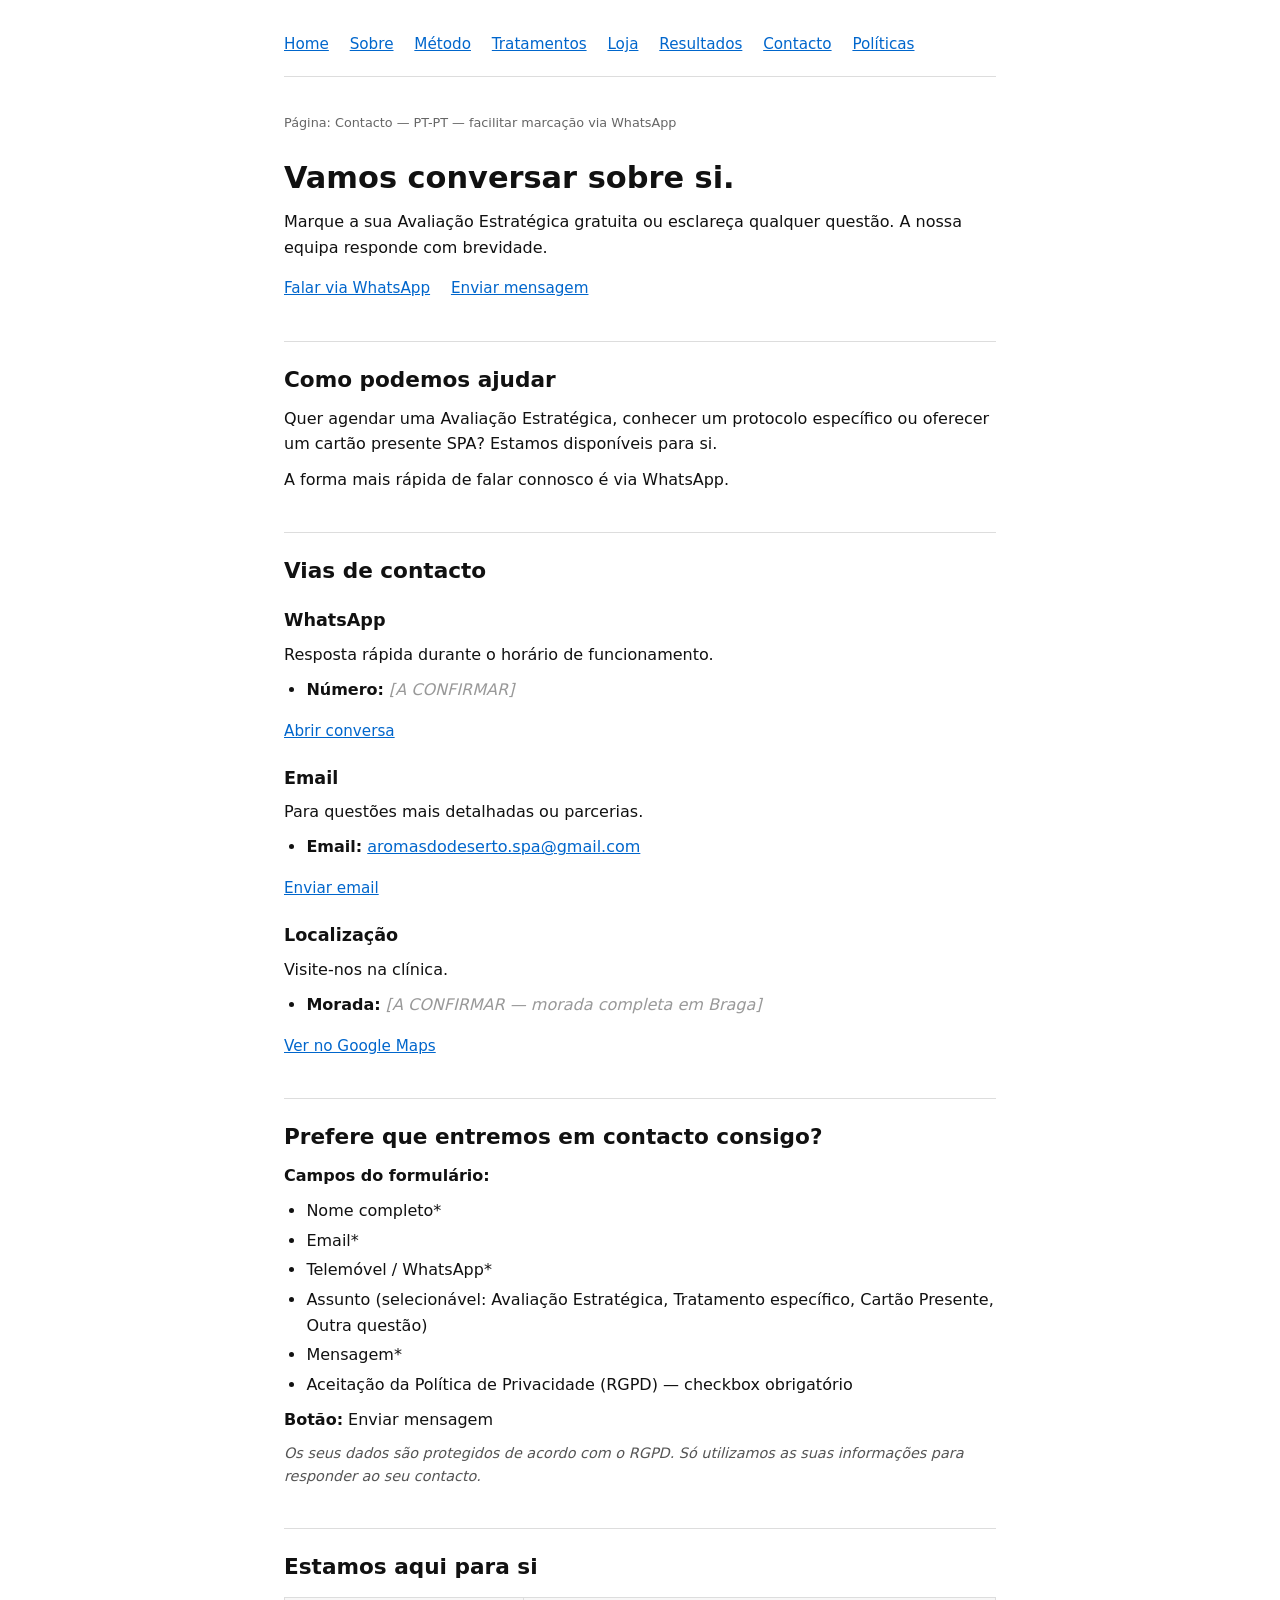
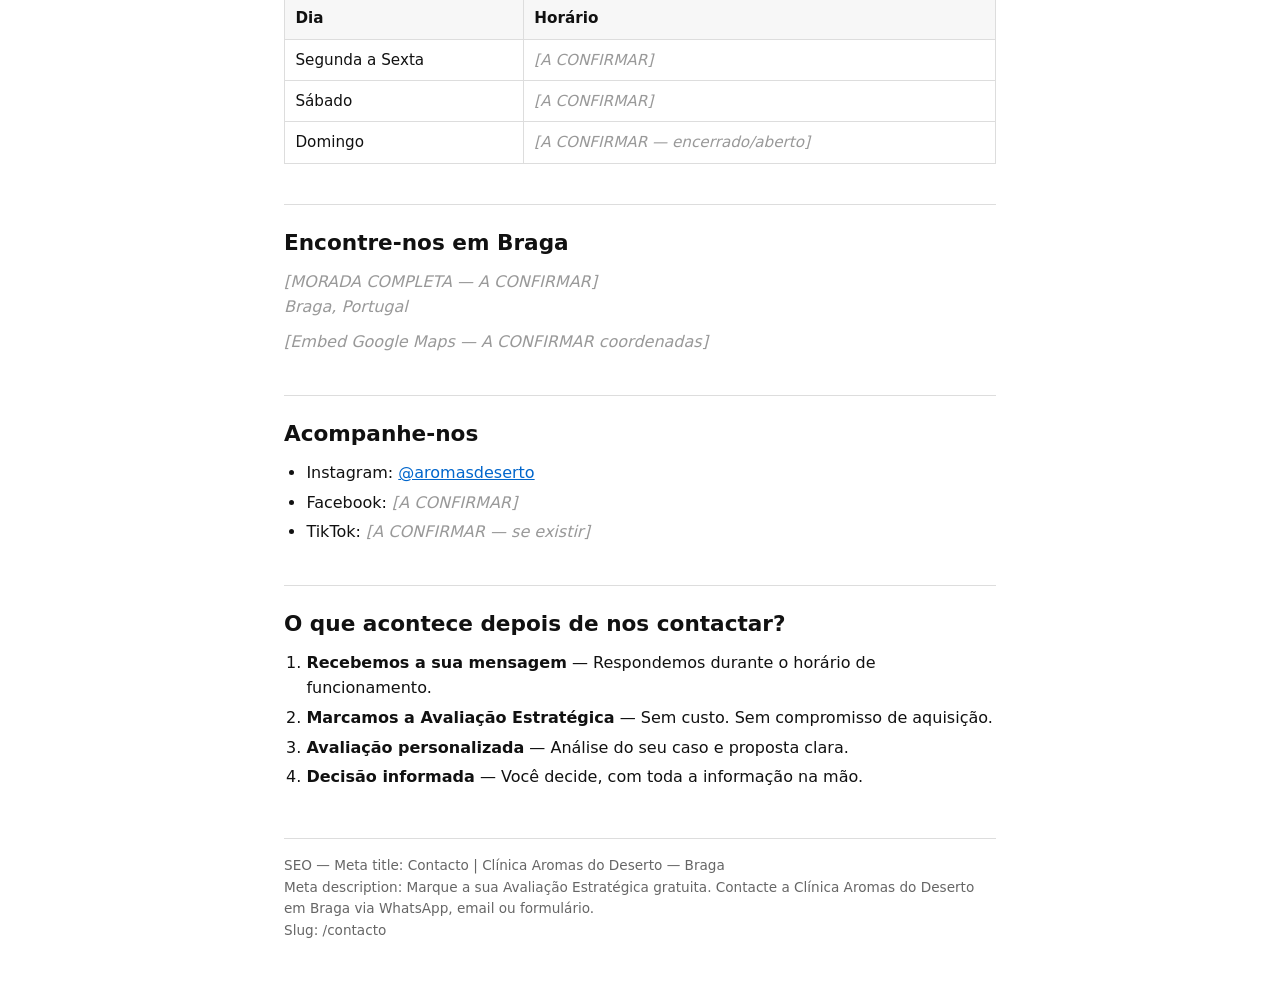
==== commit 43a95f0d: "Update: copy revisada PT-PT + 297 produtos com descricao persuasiva" ====
--- a/contacto.html
+++ b/contacto.html
@@ -1,9 +1,9 @@
-<!DOCTYPE html>
+<!doctype html>
 <html lang="pt-PT">
 <head>
-<meta charset="UTF-8">
+<meta charset="utf-8">
 <meta name="viewport" content="width=device-width, initial-scale=1">
-<title>Contacto — Aromas do Deserto</title>
+<title>Contacto | Clínica Aromas do Deserto — Braga</title>
 <link rel="stylesheet" href="assets/style.css">
 </head>
 <body>
@@ -11,102 +11,96 @@
 <nav>
   <a href="index.html">Home</a>
   <a href="sobre.html">Sobre</a>
-  <a href="metodo.html">Metodo</a>
+  <a href="metodo.html">Método</a>
   <a href="tratamentos.html">Tratamentos</a>
   <a href="loja.html">Loja</a>
   <a href="resultados.html">Resultados</a>
   <a href="contacto.html">Contacto</a>
-  <a href="politicas.html">Politicas</a>
+  <a href="politicas.html">Políticas</a>
 </nav>
 
-<h1>Contacto — Clinica Aromas do Deserto</h1>
-<p class="tag">Idioma: PT-PT — Objetivo: facilitar contacto e marcacao via WhatsApp</p>
+<span class="tag">Página: Contacto — PT-PT — facilitar marcação via WhatsApp</span>
 
-<h2>Hero</h2>
-<p><strong>Headline:</strong> Vamos conversar sobre si.</p>
-<p><strong>Subheadline:</strong> Marque a sua Avaliacao Estrategica gratuita ou esclareca qualquer questao. A nossa equipa responde com brevidade.</p>
-<p class="cta"><a href="#">Falar via WhatsApp</a> <a href="#formulario">Enviar mensagem</a></p>
+<h1>Vamos conversar sobre si.</h1>
+<p>Marque a sua Avaliação Estratégica gratuita ou esclareça qualquer questão. A nossa equipa responde com brevidade.</p>
 
-<h2>Seccao 1 — Como podemos ajudar</h2>
-<p>Quer agendar uma Avaliacao Estrategica, conhecer um protocolo especifico ou oferecer um cartao presente SPA? Estamos disponiveis para si.</p>
-<p>A forma mais rapida de falar connosco e via WhatsApp.</p>
+<div class="cta">
+  <a href="#whatsapp">Falar via WhatsApp</a>
+  <a href="#formulario">Enviar mensagem</a>
+</div>
 
-<h2>Seccao 2 — Cartao Contacto (3 vias)</h2>
-<h3>WhatsApp</h3>
-<p>Resposta rapida durante o horario de funcionamento.</p>
+<h2>Como podemos ajudar</h2>
+<p>Quer agendar uma Avaliação Estratégica, conhecer um protocolo específico ou oferecer um cartão presente SPA? Estamos disponíveis para si.</p>
+<p>A forma mais rápida de falar connosco é via WhatsApp.</p>
+
+<h2>Vias de contacto</h2>
+
+<h3 id="whatsapp">WhatsApp</h3>
+<p>Resposta rápida durante o horário de funcionamento.</p>
 <ul>
-  <li><strong>Numero:</strong> <span class="placeholder">[A CONFIRMAR]</span></li>
-  <li><strong>CTA:</strong> Abrir conversa</li>
+  <li><strong>Número:</strong> <span class="placeholder">[A CONFIRMAR]</span></li>
 </ul>
+<div class="cta"><a href="#whatsapp">Abrir conversa</a></div>
+
 <h3>Email</h3>
-<p>Para questoes mais detalhadas ou parcerias.</p>
+<p>Para questões mais detalhadas ou parcerias.</p>
 <ul>
   <li><strong>Email:</strong> <a href="mailto:aromasdodeserto.spa@gmail.com">aromasdodeserto.spa@gmail.com</a></li>
-  <li><strong>CTA:</strong> Enviar email</li>
 </ul>
-<h3>Localizacao</h3>
-<p>Visite-nos na clinica.</p>
+<div class="cta"><a href="mailto:aromasdodeserto.spa@gmail.com">Enviar email</a></div>
+
+<h3>Localização</h3>
+<p>Visite-nos na clínica.</p>
 <ul>
-  <li><strong>Morada:</strong> <span class="placeholder">[A CONFIRMAR — endereco completo em Braga]</span></li>
-  <li><strong>CTA:</strong> Ver no Google Maps</li>
+  <li><strong>Morada:</strong> <span class="placeholder">[A CONFIRMAR — morada completa em Braga]</span></li>
 </ul>
+<div class="cta"><a href="#mapa">Ver no Google Maps</a></div>
 
-<h2 id="formulario">Seccao 3 — Formulario de contacto</h2>
-<h3>Prefere que entremos em contacto consigo?</h3>
-<p><strong>Campos:</strong></p>
+<h2 id="formulario">Prefere que entremos em contacto consigo?</h2>
+<p><strong>Campos do formulário:</strong></p>
 <ul>
   <li>Nome completo*</li>
   <li>Email*</li>
-  <li>Telemovel / WhatsApp*</li>
-  <li>Assunto (selecionavel: Avaliacao Estrategica, Tratamento especifico, Cartao Presente, Outra questao)</li>
+  <li>Telemóvel / WhatsApp*</li>
+  <li>Assunto (selecionável: Avaliação Estratégica, Tratamento específico, Cartão Presente, Outra questão)</li>
   <li>Mensagem*</li>
-  <li>Aceitacao da Politica de Privacidade (RGPD) — checkbox obrigatorio</li>
+  <li>Aceitação da Política de Privacidade (RGPD) — checkbox obrigatório</li>
 </ul>
-<p><strong>Botao:</strong> Enviar mensagem</p>
-<p class="note">Os seus dados sao protegidos de acordo com o RGPD. So utilizamos as suas informacoes para responder ao seu contacto.</p>
+<p><strong>Botão:</strong> Enviar mensagem</p>
+<p class="note">Os seus dados são protegidos de acordo com o RGPD. Só utilizamos as suas informações para responder ao seu contacto.</p>
 
-<h2>Seccao 4 — Horario</h2>
-<h3>Estamos aqui para si</h3>
+<h2>Estamos aqui para si</h2>
 <table>
-  <thead><tr><th>Dia</th><th>Horario</th></tr></thead>
-  <tbody>
-    <tr><td>Segunda a Sexta</td><td class="placeholder">[A CONFIRMAR]</td></tr>
-    <tr><td>Sabado</td><td class="placeholder">[A CONFIRMAR]</td></tr>
-    <tr><td>Domingo</td><td class="placeholder">[A CONFIRMAR — encerrado/aberto]</td></tr>
-  </tbody>
+  <tr><th>Dia</th><th>Horário</th></tr>
+  <tr><td>Segunda a Sexta</td><td><span class="placeholder">[A CONFIRMAR]</span></td></tr>
+  <tr><td>Sábado</td><td><span class="placeholder">[A CONFIRMAR]</span></td></tr>
+  <tr><td>Domingo</td><td><span class="placeholder">[A CONFIRMAR — encerrado/aberto]</span></td></tr>
 </table>
 
-<h2>Seccao 5 — Localizacao</h2>
-<h3>Encontre-nos em Braga</h3>
-<p class="placeholder">[MORADA COMPLETA — A CONFIRMAR]</p>
-<p>Braga, Portugal</p>
-<p class="placeholder">Mapa: [Embed Google Maps — A CONFIRMAR coordenadas]</p>
+<h2 id="mapa">Encontre-nos em Braga</h2>
+<p class="placeholder">[MORADA COMPLETA — A CONFIRMAR]<br>Braga, Portugal</p>
+<p class="placeholder">[Embed Google Maps — A CONFIRMAR coordenadas]</p>
 
-<h2>Seccao 6 — Redes sociais</h2>
-<h3>Acompanhe-nos</h3>
+<h2>Acompanhe-nos</h2>
 <ul>
   <li>Instagram: <a href="https://instagram.com/aromasdeserto">@aromasdeserto</a></li>
   <li>Facebook: <span class="placeholder">[A CONFIRMAR]</span></li>
   <li>TikTok: <span class="placeholder">[A CONFIRMAR — se existir]</span></li>
 </ul>
 
-<h2>Seccao 7 — Como funciona o primeiro contacto</h2>
-<h3>O que acontece depois de nos contactar?</h3>
+<h2>O que acontece depois de nos contactar?</h2>
 <ol>
-  <li><strong>Recebemos a sua mensagem</strong> — Respondemos durante o horario de funcionamento.</li>
-  <li><strong>Marcamos a Avaliacao Estrategica</strong> — Sem custo. Sem compromisso de aquisicao.</li>
-  <li><strong>Avaliacao personalizada</strong> — Analise do seu caso e proposta clara.</li>
-  <li><strong>Decisao informada</strong> — Voce decide, com toda a informacao na mao.</li>
+  <li><strong>Recebemos a sua mensagem</strong> — Respondemos durante o horário de funcionamento.</li>
+  <li><strong>Marcamos a Avaliação Estratégica</strong> — Sem custo. Sem compromisso de aquisição.</li>
+  <li><strong>Avaliação personalizada</strong> — Análise do seu caso e proposta clara.</li>
+  <li><strong>Decisão informada</strong> — Você decide, com toda a informação na mão.</li>
 </ol>
 
-<h2>SEO</h2>
-<ul>
-  <li><strong>Meta title:</strong> Contacto | Clinica Aromas do Deserto — Braga</li>
-  <li><strong>Meta description:</strong> Marque a sua Avaliacao Estrategica gratuita. Contacte a Clinica Aromas do Deserto em Braga via WhatsApp, email ou formulario.</li>
-  <li><strong>Slug:</strong> /contacto</li>
-</ul>
-
-<footer>Preview de copy — Aromas do Deserto. Documento de leitura, nao site.</footer>
+<footer>
+SEO — Meta title: Contacto | Clínica Aromas do Deserto — Braga<br>
+Meta description: Marque a sua Avaliação Estratégica gratuita. Contacte a Clínica Aromas do Deserto em Braga via WhatsApp, email ou formulário.<br>
+Slug: /contacto
+</footer>
 
 </body>
 </html>
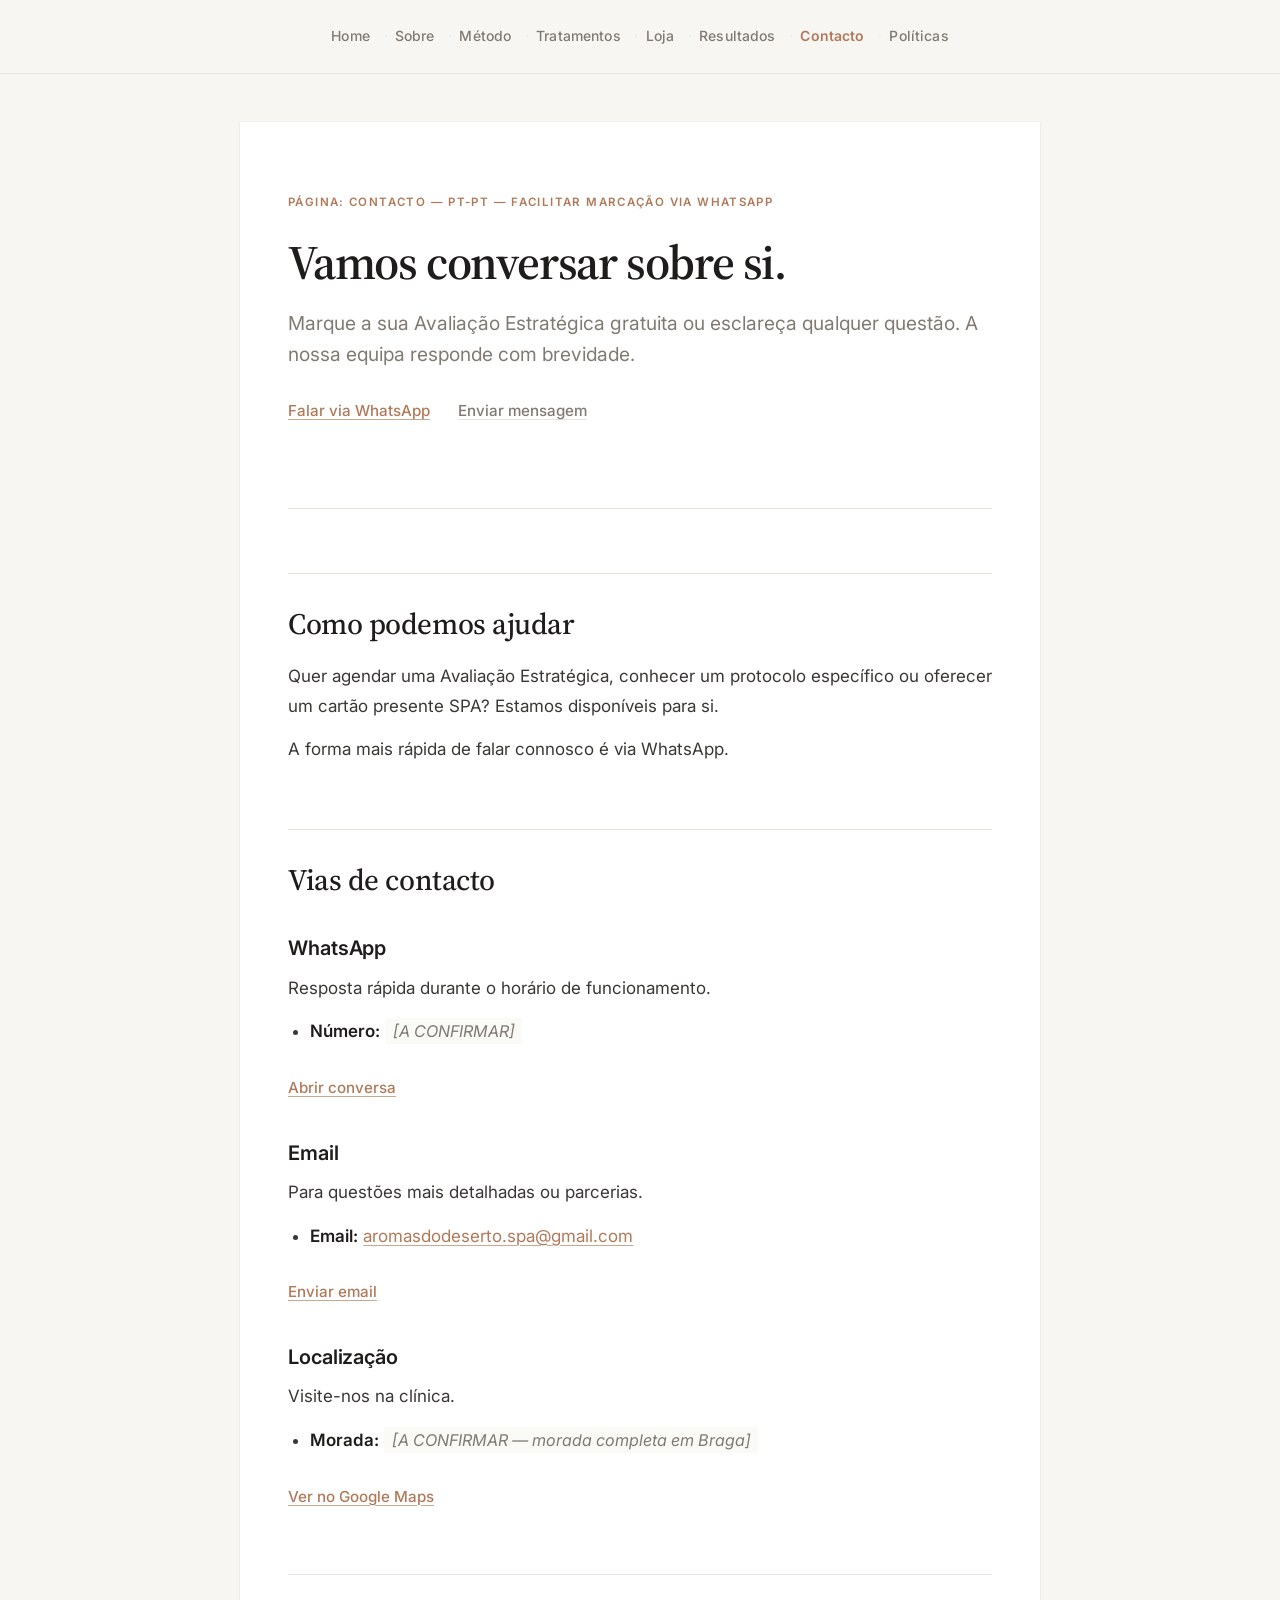
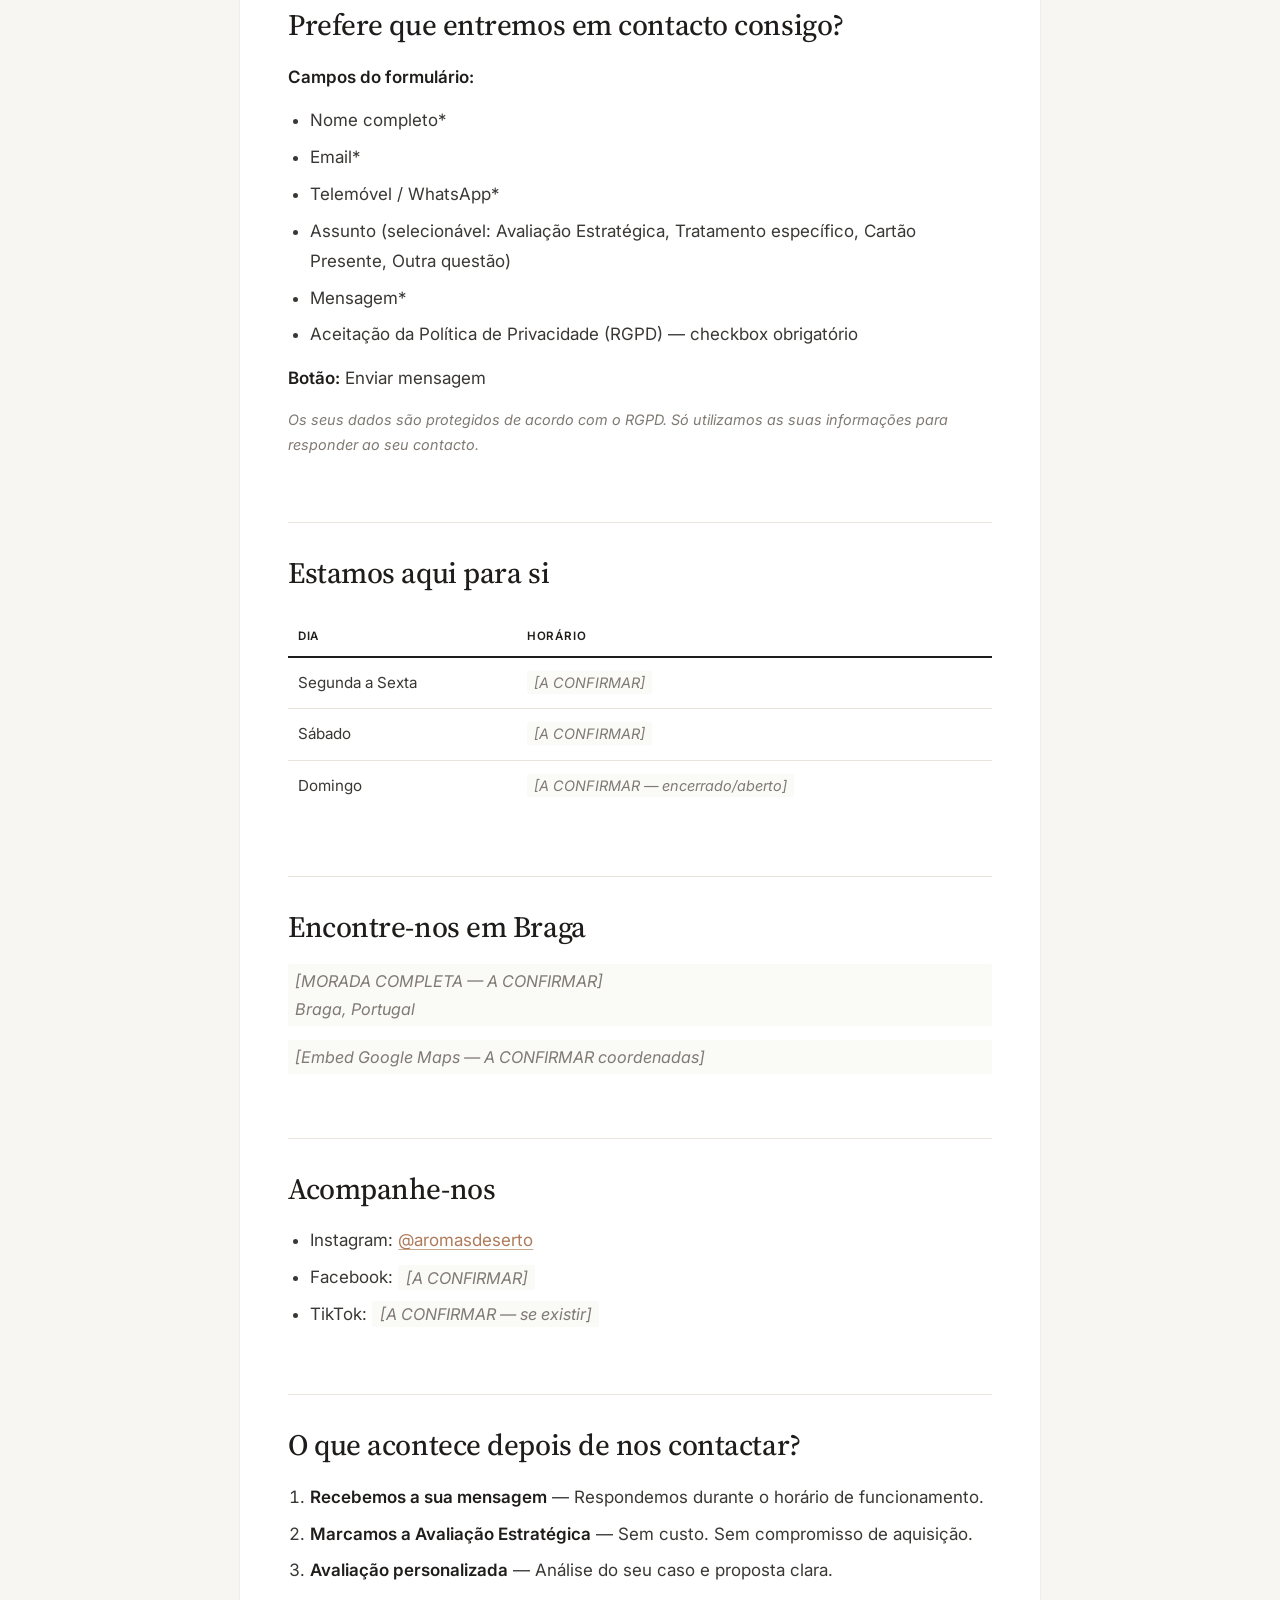
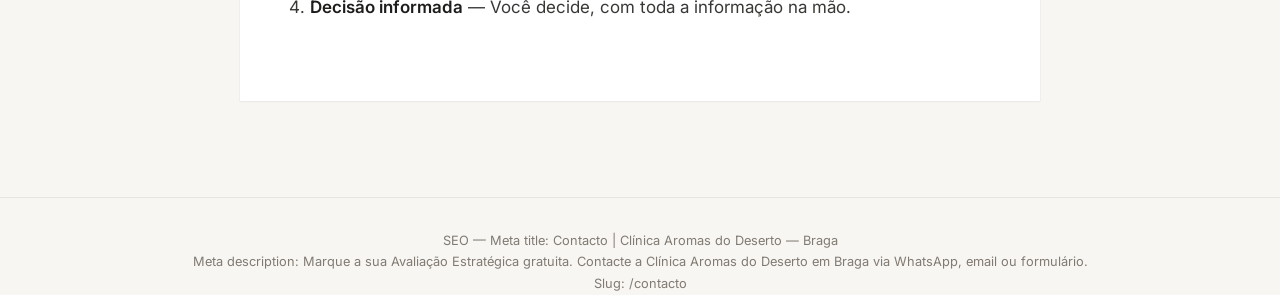
==== commit 11f7a62e: "Visual upgrade: stronger hierarchy + product cards + heroes" ====
--- a/contacto.html
+++ b/contacto.html
@@ -6,7 +6,7 @@
 <title>Contacto | Clínica Aromas do Deserto — Braga</title>
 <link rel="stylesheet" href="assets/style.css">
 </head>
-<body>
+<body id="topo">
 
 <nav>
   <a href="index.html">Home</a>
@@ -15,20 +15,23 @@
   <a href="tratamentos.html">Tratamentos</a>
   <a href="loja.html">Loja</a>
   <a href="resultados.html">Resultados</a>
-  <a href="contacto.html">Contacto</a>
+  <a href="contacto.html" class="active">Contacto</a>
   <a href="politicas.html">Políticas</a>
 </nav>
 
+<div class="page">
+
+<div class="hero">
 <span class="tag">Página: Contacto — PT-PT — facilitar marcação via WhatsApp</span>
 
 <h1>Vamos conversar sobre si.</h1>
-<p>Marque a sua Avaliação Estratégica gratuita ou esclareça qualquer questão. A nossa equipa responde com brevidade.</p>
+<p class="lead">Marque a sua Avaliação Estratégica gratuita ou esclareça qualquer questão. A nossa equipa responde com brevidade.</p>
 
 <div class="cta">
   <a href="#whatsapp">Falar via WhatsApp</a>
   <a href="#formulario">Enviar mensagem</a>
 </div>
-
+</div>
 <h2>Como podemos ajudar</h2>
 <p>Quer agendar uma Avaliação Estratégica, conhecer um protocolo específico ou oferecer um cartão presente SPA? Estamos disponíveis para si.</p>
 <p>A forma mais rápida de falar connosco é via WhatsApp.</p>
@@ -96,6 +99,8 @@
   <li><strong>Decisão informada</strong> — Você decide, com toda a informação na mão.</li>
 </ol>
 
+</div>
+
 <footer>
 SEO — Meta title: Contacto | Clínica Aromas do Deserto — Braga<br>
 Meta description: Marque a sua Avaliação Estratégica gratuita. Contacte a Clínica Aromas do Deserto em Braga via WhatsApp, email ou formulário.<br>
--- a/assets/style.css
+++ b/assets/style.css
@@ -1,86 +1,481 @@
-/* Preview minimalista — leitura de copy, nao site */
+/* Preview minimalista — pagina elegante tipo Stripe Press / Apple Newsroom / iA */
+
+@import url('https://fonts.googleapis.com/css2?family=Source+Serif+4:ital,wght@0,400;0,500;0,600;1,400&family=Inter:wght@400;500;600&display=swap');
+
+:root {
+  --ink: #1f1d1b;
+  --ink-soft: #3a3835;
+  --muted: #807a73;
+  --accent-muted: #8b6f5c;
+  --rule: #e8e3dc;
+  --rule-soft: #efeae3;
+  --bg: #f8f6f2;            /* off-white quente */
+  --paper: #ffffff;          /* container central */
+  --surface: #fafaf7;        /* cards, blockquote */
+  --surface-toc: #f8f5ef;
+  --accent: #b07a5a;         /* terracota suave */
+  --accent-soft: #c9a98e;
+  --serif: "Source Serif 4", "Iowan Old Style", "Apple Garamond", Georgia, "Times New Roman", serif;
+  --sans: "Inter", system-ui, -apple-system, "Segoe UI", Roboto, "Helvetica Neue", Arial, sans-serif;
+}
+
 * { box-sizing: border-box; }
-html { -webkit-text-size-adjust: 100%; }
+html { -webkit-text-size-adjust: 100%; background: var(--bg); }
+
 body {
-  font-family: system-ui, -apple-system, "Segoe UI", Roboto, "Helvetica Neue", Arial, sans-serif;
-  max-width: 760px;
+  font-family: var(--sans);
+  margin: 0;
+  padding: 0;
+  line-height: 1.75;
+  color: var(--ink-soft);
+  background: var(--bg);
+  font-size: 17px;
+  font-feature-settings: "kern", "liga";
+  -webkit-font-smoothing: antialiased;
+  -moz-osx-font-smoothing: grayscale;
+}
+
+/* === Container central — paper sobre off-white === */
+.page,
+body > nav,
+body > .tag,
+body > h1,
+body > h2,
+body > h3,
+body > h4,
+body > p,
+body > ul,
+body > ol,
+body > div,
+body > blockquote,
+body > table,
+body > hr,
+body > footer,
+body > section,
+body > main {
+  /* placeholder; real layout via .page wrapper inserido nos htmls */
+}
+
+/* Quando os htmls usam wrapper .page */
+.page {
+  max-width: 800px;
+  margin: 2rem auto 5rem;
+  background: var(--paper);
+  padding: 4rem 3rem;
+  box-shadow: 0 1px 2px rgba(0,0,0,0.04), 0 0 0 1px rgba(0,0,0,0.02);
+  border-radius: 0;
+}
+
+/* Fallback: HTMLs sem wrapper ainda funcionam — body simula container */
+body:not(:has(.page)) {
+  max-width: 800px;
   margin: 0 auto;
-  padding: 2rem 1.5rem 4rem;
+  padding: 4rem 3rem 5rem;
+  background: var(--paper);
+  box-shadow: 0 1px 2px rgba(0,0,0,0.04);
+}
+
+/* === Tipografia === */
+h1, h2, h3, h4 {
+  font-family: var(--serif);
+  color: var(--ink);
+  line-height: 1.15;
+  letter-spacing: -0.015em;
+}
+
+h1 {
+  font-size: 3rem;
+  margin: 0 0 1.25rem;
+  font-weight: 600;
+  line-height: 1.1;
+  letter-spacing: -0.025em;
+}
+
+h2 {
+  font-size: 1.85rem;
+  font-weight: 500;
+  margin: 4rem 0 1.25rem;
+  padding-top: 2rem;
+  border-top: 1px solid var(--rule);
+  line-height: 1.2;
+}
+
+h3 {
+  font-family: var(--sans);
+  font-size: 1.25rem;
+  font-weight: 600;
+  margin: 2.5rem 0 0.6rem;
+  letter-spacing: -0.005em;
+  color: var(--ink);
+}
+
+h4 {
+  font-family: var(--sans);
+  font-size: 1rem;
+  font-weight: 600;
+  margin: 1.75rem 0 0.5rem;
+  text-transform: uppercase;
+  letter-spacing: 0.05em;
+  color: var(--ink);
+}
+
+p { margin: 0.85rem 0; color: var(--ink-soft); }
+strong { color: var(--ink); font-weight: 600; }
+
+ul, ol { padding-left: 1.4rem; margin: 0.85rem 0; color: var(--ink-soft); }
+li { margin: 0.45rem 0; }
+
+/* === Hero (primeira secao com tag + h1 + lead + hr) === */
+.hero {
+  padding-bottom: 3rem;
+  margin-bottom: 1rem;
+  border-bottom: 1px solid var(--rule);
+}
+.hero .tag {
+  margin-bottom: 1.5rem;
+}
+.hero h1 {
+  margin-top: 0;
+}
+.hero .lead {
+  font-size: 1.2rem;
+  color: var(--muted);
   line-height: 1.6;
-  color: #111;
-  background: #fff;
-}
-h1, h2, h3, h4 { line-height: 1.3; color: #111; }
-h1 { font-size: 1.9rem; margin: 0.5rem 0 0.75rem; }
-h2 {
-  font-size: 1.35rem;
-  margin: 2.5rem 0 0.75rem;
-  border-top: 1px solid #ddd;
-  padding-top: 1.5rem;
-}
-h3 { font-size: 1.1rem; margin: 1.5rem 0 0.5rem; }
-h4 { font-size: 1rem; margin: 1.25rem 0 0.4rem; }
-p { margin: 0.6rem 0; }
-ul, ol { padding-left: 1.4rem; margin: 0.5rem 0; }
-li { margin: 0.25rem 0; }
-a { color: #0066cc; text-decoration: underline; }
-a:hover { color: #004999; }
-nav {
-  border-bottom: 1px solid #ddd;
-  padding-bottom: 1rem;
-  margin-bottom: 2rem;
-  font-size: 0.95rem;
-}
-nav a { margin-right: 1rem; display: inline-block; margin-bottom: 0.25rem; }
+  margin: 0.5rem 0 1.5rem;
+  font-weight: 400;
+}
+
+/* === Tag — uppercase tracked === */
 .tag {
   display: inline-block;
-  font-size: 0.8rem;
-  color: #666;
+  font-family: var(--sans);
+  font-size: 0.72rem;
+  color: var(--accent);
   margin-bottom: 1rem;
-}
+  letter-spacing: 0.12em;
+  text-transform: uppercase;
+  font-weight: 600;
+}
+
+/* === Links === */
+a {
+  color: var(--accent);
+  text-decoration: underline;
+  text-decoration-thickness: 1px;
+  text-underline-offset: 3px;
+  text-decoration-color: var(--accent-soft);
+  transition: color 0.15s ease, text-decoration-color 0.15s ease;
+}
+a:hover {
+  color: var(--ink);
+  text-decoration-color: var(--ink);
+}
+
+/* === Nav topo — centralizado, dot separator === */
+nav {
+  border-bottom: 1px solid var(--rule);
+  padding: 1.5rem 0;
+  margin: 0 0 3rem;
+  font-family: var(--sans);
+  font-size: 0.875rem;
+  text-align: center;
+  letter-spacing: 0.01em;
+}
+nav a {
+  display: inline-block;
+  margin: 0 0.65rem;
+  color: var(--muted);
+  text-decoration: none;
+  font-weight: 500;
+  position: relative;
+}
+nav a + a::before {
+  content: "·";
+  position: absolute;
+  left: -0.7rem;
+  color: var(--rule);
+  font-weight: 400;
+}
+nav a:hover {
+  color: var(--ink);
+}
+nav a.active {
+  color: var(--accent);
+  font-weight: 600;
+}
+
+/* === CTAs (links sublinhados) === */
 .cta {
-  margin: 1rem 0 1.5rem;
+  margin: 1.75rem 0 2.25rem;
+  font-family: var(--sans);
   font-size: 0.95rem;
 }
-.cta a { margin-right: 1rem; }
+.cta a {
+  margin-right: 1.5rem;
+  font-weight: 500;
+}
+.cta a + a {
+  color: var(--muted);
+  text-decoration-color: var(--rule);
+}
+.cta a + a:hover {
+  color: var(--ink);
+  text-decoration-color: var(--ink);
+}
+
+/* === Note discreta === */
 .note {
   font-size: 0.9rem;
-  color: #555;
+  color: var(--muted);
   font-style: italic;
   margin: 0.5rem 0;
 }
+
+/* Texto de apoio (preco, duracao) */
+.support, .meta-info {
+  color: var(--accent-muted);
+  font-weight: 500;
+}
+
+/* === Tabelas === */
 table {
   border-collapse: collapse;
   width: 100%;
-  margin: 1rem 0;
+  margin: 1.5rem 0;
   font-size: 0.95rem;
 }
 th, td {
-  border: 1px solid #ddd;
-  padding: 0.5rem 0.65rem;
+  padding: 0.75rem 0.6rem;
   text-align: left;
   vertical-align: top;
-}
-th { background: #f7f7f7; font-weight: 600; }
+  border-bottom: 1px solid var(--rule);
+}
+th {
+  background: transparent;
+  color: var(--ink);
+  font-family: var(--sans);
+  font-size: 0.72rem;
+  font-weight: 600;
+  text-transform: uppercase;
+  letter-spacing: 0.08em;
+  border-bottom: 2px solid var(--ink);
+  padding-bottom: 0.6rem;
+}
+td { color: var(--ink-soft); }
+tr:last-child td { border-bottom: 0; }
+
+/* === Blockquote === */
 blockquote {
-  border-left: 3px solid #ddd;
-  margin: 1rem 0;
-  padding: 0.25rem 0 0.25rem 1rem;
-  color: #444;
-}
+  background: var(--surface);
+  border-left: 4px solid var(--accent);
+  margin: 1.75rem 0;
+  padding: 2rem;
+  color: var(--ink-soft);
+  font-family: var(--serif);
+  font-style: italic;
+  font-size: 1.1rem;
+  line-height: 1.6;
+}
+blockquote cite {
+  display: block;
+  margin-top: 0.85rem;
+  font-family: var(--sans);
+  font-style: normal;
+  font-size: 0.85rem;
+  font-weight: 500;
+  color: var(--accent-muted);
+  letter-spacing: 0.02em;
+}
+
+/* === HR === */
 hr {
   border: 0;
-  border-top: 1px solid #ddd;
-  margin: 2rem 0;
-}
+  border-top: 1px solid var(--rule);
+  margin: 3rem 0;
+}
+
+/* === Footer === */
 footer {
-  margin-top: 3rem;
-  padding-top: 1rem;
-  border-top: 1px solid #ddd;
-  font-size: 0.85rem;
-  color: #666;
-}
+  margin-top: 6rem;
+  padding-top: 2rem;
+  border-top: 1px solid var(--rule);
+  font-family: var(--sans);
+  font-size: 0.8rem;
+  color: var(--muted);
+  line-height: 1.7;
+  text-align: center;
+}
+
+/* === Placeholder === */
 .placeholder {
-  color: #999;
+  color: var(--muted);
   font-style: italic;
-}
+  background: var(--surface);
+  padding: 0.18rem 0.45rem;
+  border-radius: 2px;
+  font-size: 0.95em;
+}
+
+/* === Loja: cards de produto === */
+.product {
+  background: var(--surface);
+  border-left: 3px solid var(--accent);
+  border-radius: 4px;
+  padding: 1.5rem 1.75rem;
+  margin: 0 0 1.5rem;
+}
+.product h3 {
+  margin: 0 0 0.5rem;
+  font-family: var(--sans);
+  font-size: 1.15rem;
+  color: var(--ink);
+}
+.product p {
+  margin: 0.4rem 0;
+}
+.product .price {
+  display: inline-block;
+  color: var(--accent);
+  font-weight: 600;
+  font-size: 1.05rem;
+  margin: 0.25rem 0 0.5rem;
+}
+.product .duration {
+  color: var(--accent-muted);
+  font-weight: 500;
+  font-size: 0.9rem;
+}
+.product .product-cta {
+  display: inline-block;
+  margin-top: 0.6rem;
+  font-family: var(--sans);
+  font-size: 0.9rem;
+  font-weight: 500;
+  color: var(--accent);
+}
+
+/* Fallback automatico: h3 + p adjacente nas listagens da loja vira card */
+main h3 + p,
+.shop h3 + p,
+body > h3 + p {
+  background: var(--surface);
+  border-left: 3px solid var(--accent);
+  border-radius: 4px;
+  padding: 1.25rem 1.5rem;
+  margin: 0.4rem 0 1.4rem;
+}
+
+/* preco em destaque */
+em.price, strong.price, span.price {
+  color: var(--accent);
+  font-weight: 600;
+  font-style: normal;
+}
+
+/* === TOC da loja === */
+.toc-box,
+ol#toc,
+body > h2#categorias + ol {
+  background: var(--surface-toc);
+  padding: 2rem;
+  border-radius: 4px;
+  list-style: none;
+  padding-left: 2rem;
+  columns: 2;
+  column-gap: 2rem;
+  margin: 1.5rem 0 2.5rem;
+}
+.toc-box li,
+ol#toc li,
+body > h2#categorias + ol li {
+  break-inside: avoid;
+  margin: 0.45rem 0;
+  padding: 0.2rem 0;
+  border-bottom: 1px dotted var(--rule);
+  list-style: none;
+  counter-increment: cat;
+  position: relative;
+  padding-left: 1.5rem;
+}
+.toc-box li::before,
+ol#toc li::before,
+body > h2#categorias + ol li::before {
+  content: counter(cat) ".";
+  position: absolute;
+  left: 0;
+  color: var(--accent);
+  font-family: var(--sans);
+  font-weight: 600;
+  font-size: 0.9rem;
+}
+ol#toc, body > h2#categorias + ol { counter-reset: cat; }
+
+.toc-box li a,
+ol#toc li a,
+body > h2#categorias + ol li a {
+  text-decoration: none;
+  color: var(--ink-soft);
+  font-family: var(--sans);
+  font-weight: 500;
+  font-size: 0.95rem;
+}
+.toc-box li a:hover,
+ol#toc li a:hover,
+body > h2#categorias + ol li a:hover {
+  color: var(--accent);
+}
+
+@media (max-width: 640px) {
+  .toc-box, ol#toc, body > h2#categorias + ol { columns: 1; }
+}
+
+/* "Voltar ao topo" fixo === */
+.back-to-top {
+  position: fixed;
+  bottom: 1.5rem;
+  right: 1.5rem;
+  background: var(--paper);
+  border: 1px solid var(--rule);
+  padding: 0.5rem 0.9rem;
+  font-family: var(--sans);
+  font-size: 0.78rem;
+  color: var(--muted);
+  text-decoration: none;
+  border-radius: 3px;
+  box-shadow: 0 1px 3px rgba(0,0,0,0.04);
+}
+.back-to-top:hover {
+  color: var(--accent);
+  border-color: var(--accent-soft);
+}
+
+/* === Selecao === */
+::selection {
+  background: var(--accent-soft);
+  color: var(--ink);
+}
+
+/* === Mobile === */
+@media (max-width: 640px) {
+  .page,
+  body:not(:has(.page)) {
+    padding: 2rem 1.25rem 4rem;
+    margin: 0;
+    max-width: 100%;
+  }
+  body { font-size: 16px; }
+  h1 { font-size: 2rem; line-height: 1.15; }
+  h2 { font-size: 1.4rem; margin-top: 3rem; padding-top: 1.5rem; }
+  h3 { font-size: 1.1rem; margin-top: 2rem; }
+  h4 { font-size: 0.95rem; }
+  nav { padding: 1rem 0; margin-bottom: 2rem; }
+  nav a { margin: 0 0.4rem; font-size: 0.82rem; }
+  nav a + a::before { left: -0.5rem; }
+  .hero { padding-bottom: 2rem; }
+  .hero .lead { font-size: 1.05rem; }
+  blockquote { padding: 1.5rem; }
+  .product { padding: 1.25rem 1.4rem; }
+  .toc-box, ol#toc { padding: 1.5rem; }
+  .back-to-top { bottom: 1rem; right: 1rem; }
+  footer { margin-top: 4rem; }
+}
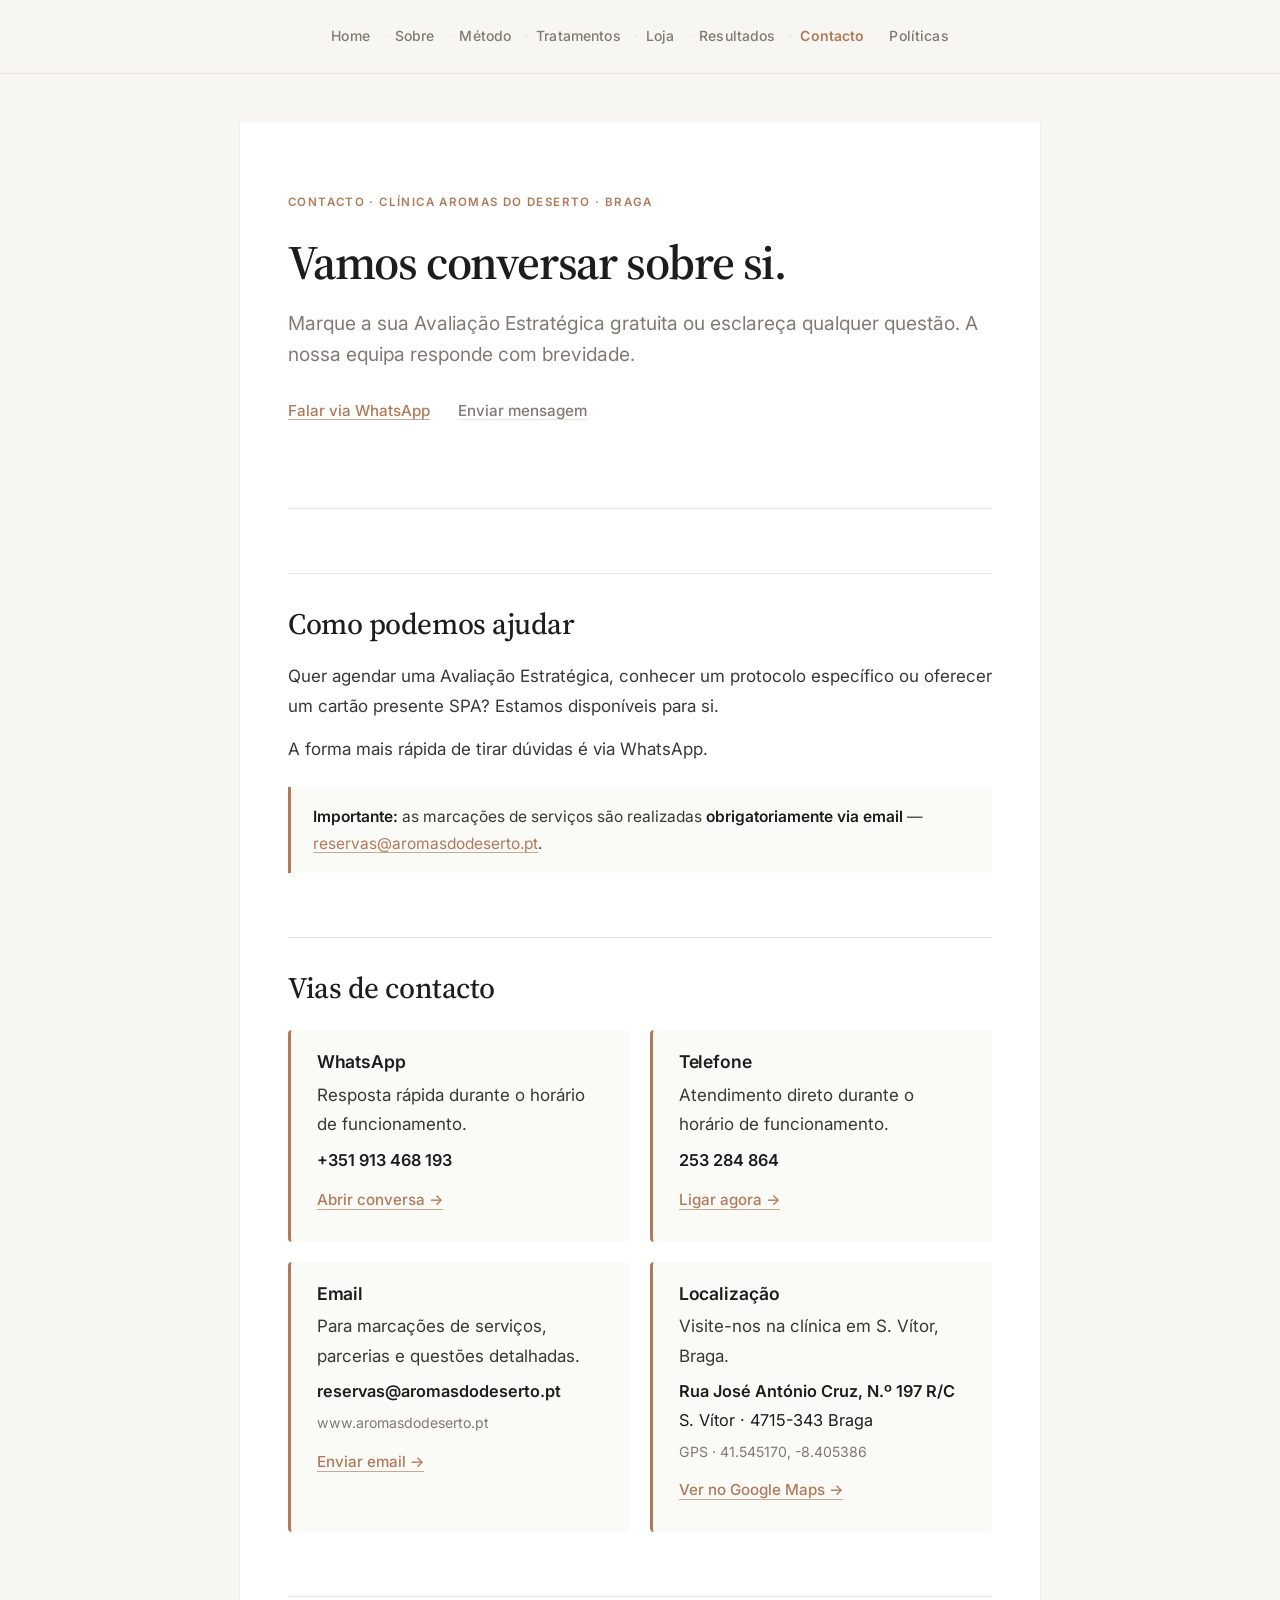
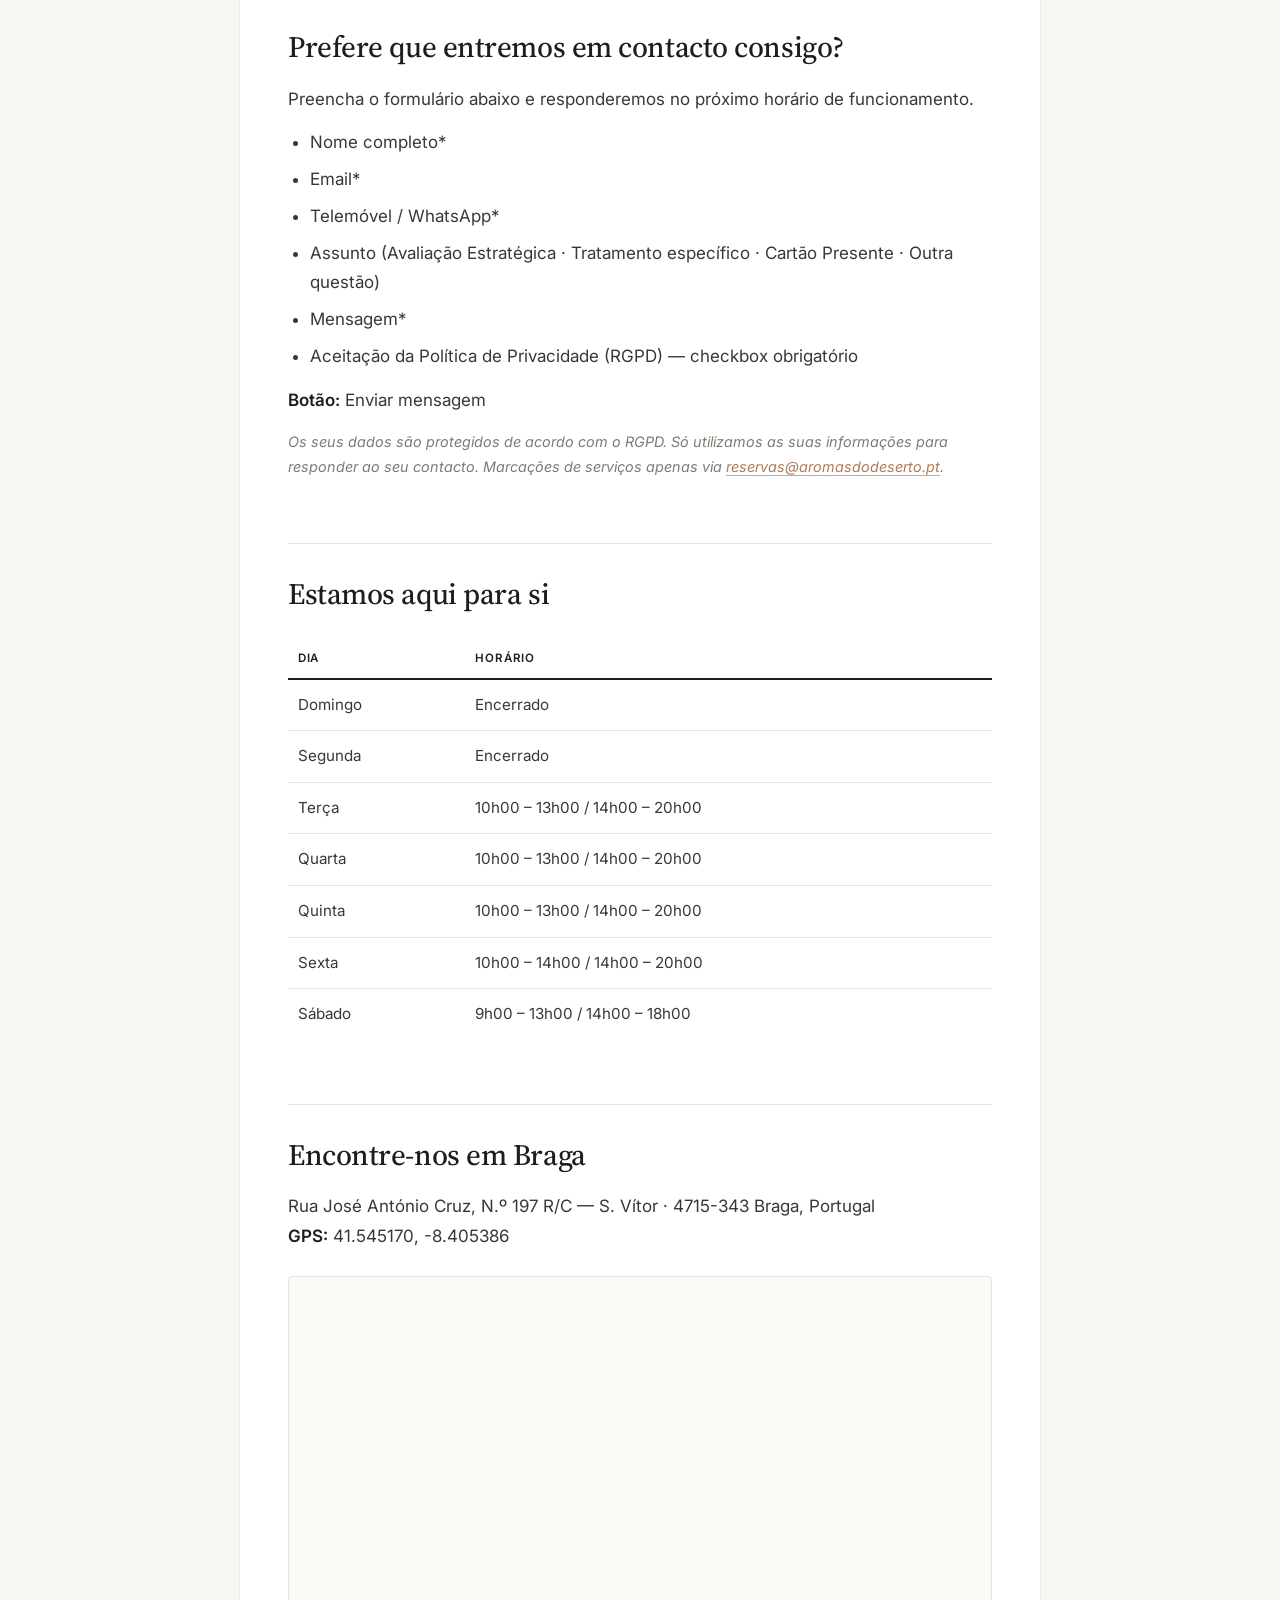
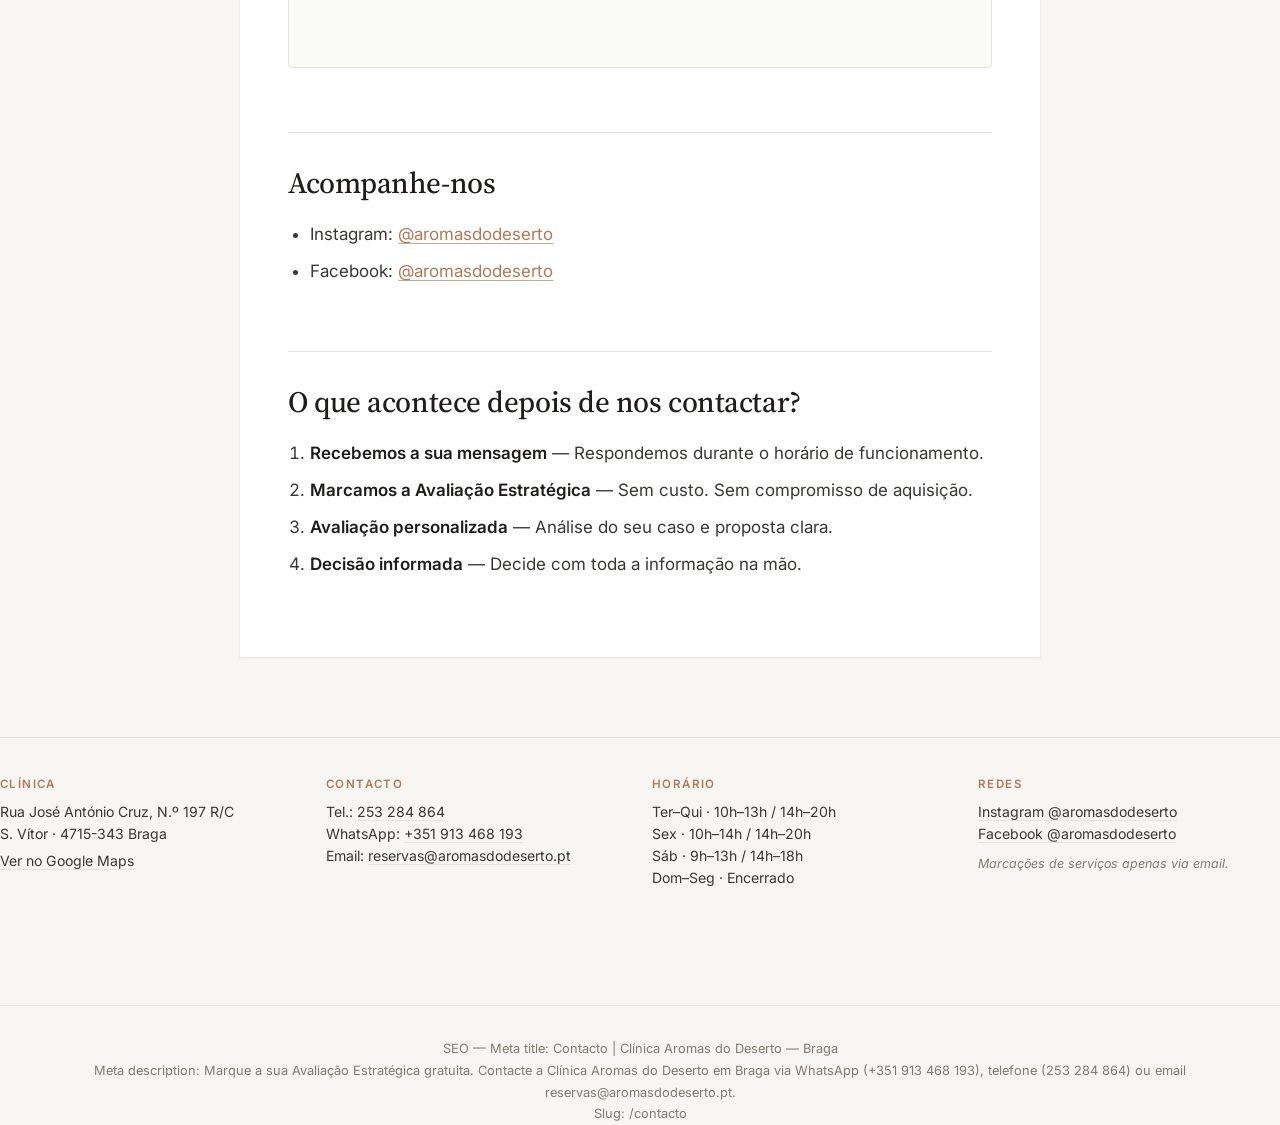
==== commit a0aec056: "Round 2: dados reais contato + TEN Science + condicoes servicos + produtos fisicos - contacto.html: " ====
--- a/contacto.html
+++ b/contacto.html
@@ -4,6 +4,7 @@
 <meta charset="utf-8">
 <meta name="viewport" content="width=device-width, initial-scale=1">
 <title>Contacto | Clínica Aromas do Deserto — Braga</title>
+<meta name="description" content="Marque a sua Avaliação Estratégica gratuita. Contacte a Clínica Aromas do Deserto em Braga via WhatsApp (+351 913 468 193), telefone (253 284 864) ou email reservas@aromasdodeserto.pt.">
 <link rel="stylesheet" href="assets/style.css">
 </head>
 <body id="topo">
@@ -22,73 +23,98 @@
 <div class="page">
 
 <div class="hero">
-<span class="tag">Página: Contacto — PT-PT — facilitar marcação via WhatsApp</span>
-
+<span class="tag">Contacto · Clínica Aromas do Deserto · Braga</span>
 <h1>Vamos conversar sobre si.</h1>
 <p class="lead">Marque a sua Avaliação Estratégica gratuita ou esclareça qualquer questão. A nossa equipa responde com brevidade.</p>
-
 <div class="cta">
-  <a href="#whatsapp">Falar via WhatsApp</a>
+  <a href="https://wa.me/351913468193" target="_blank" rel="noopener">Falar via WhatsApp</a>
   <a href="#formulario">Enviar mensagem</a>
 </div>
 </div>
+
 <h2>Como podemos ajudar</h2>
 <p>Quer agendar uma Avaliação Estratégica, conhecer um protocolo específico ou oferecer um cartão presente SPA? Estamos disponíveis para si.</p>
-<p>A forma mais rápida de falar connosco é via WhatsApp.</p>
+<p>A forma mais rápida de tirar dúvidas é via WhatsApp.</p>
+<div class="callout callout-warn">
+  <strong>Importante:</strong> as marcações de serviços são realizadas <strong>obrigatoriamente via email</strong> — <a href="mailto:reservas@aromasdodeserto.pt">reservas@aromasdodeserto.pt</a>.
+</div>
 
 <h2>Vias de contacto</h2>
+<div class="contact-cards">
 
-<h3 id="whatsapp">WhatsApp</h3>
-<p>Resposta rápida durante o horário de funcionamento.</p>
-<ul>
-  <li><strong>Número:</strong> <span class="placeholder">[A CONFIRMAR]</span></li>
-</ul>
-<div class="cta"><a href="#whatsapp">Abrir conversa</a></div>
+  <article class="contact-card">
+    <h3>WhatsApp</h3>
+    <p>Resposta rápida durante o horário de funcionamento.</p>
+    <p class="contact-line"><strong>+351 913 468 193</strong></p>
+    <p class="cta-line"><a href="https://wa.me/351913468193" target="_blank" rel="noopener">Abrir conversa →</a></p>
+  </article>
 
-<h3>Email</h3>
-<p>Para questões mais detalhadas ou parcerias.</p>
-<ul>
-  <li><strong>Email:</strong> <a href="mailto:aromasdodeserto.spa@gmail.com">aromasdodeserto.spa@gmail.com</a></li>
-</ul>
-<div class="cta"><a href="mailto:aromasdodeserto.spa@gmail.com">Enviar email</a></div>
+  <article class="contact-card">
+    <h3>Telefone</h3>
+    <p>Atendimento direto durante o horário de funcionamento.</p>
+    <p class="contact-line"><strong>253 284 864</strong></p>
+    <p class="cta-line"><a href="tel:+351253284864">Ligar agora →</a></p>
+  </article>
 
-<h3>Localização</h3>
-<p>Visite-nos na clínica.</p>
-<ul>
-  <li><strong>Morada:</strong> <span class="placeholder">[A CONFIRMAR — morada completa em Braga]</span></li>
-</ul>
-<div class="cta"><a href="#mapa">Ver no Google Maps</a></div>
+  <article class="contact-card">
+    <h3>Email</h3>
+    <p>Para marcações de serviços, parcerias e questões detalhadas.</p>
+    <p class="contact-line"><strong>reservas@aromasdodeserto.pt</strong></p>
+    <p class="contact-sub">www.aromasdodeserto.pt</p>
+    <p class="cta-line"><a href="mailto:reservas@aromasdodeserto.pt">Enviar email →</a></p>
+  </article>
+
+  <article class="contact-card">
+    <h3>Localização</h3>
+    <p>Visite-nos na clínica em S. Vítor, Braga.</p>
+    <p class="contact-line"><strong>Rua José António Cruz, N.º 197 R/C</strong><br>S. Vítor · 4715-343 Braga</p>
+    <p class="contact-sub">GPS · 41.545170, -8.405386</p>
+    <p class="cta-line"><a href="https://www.google.com/maps?q=41.545170,-8.405386" target="_blank" rel="noopener">Ver no Google Maps →</a></p>
+  </article>
+
+</div>
 
 <h2 id="formulario">Prefere que entremos em contacto consigo?</h2>
-<p><strong>Campos do formulário:</strong></p>
+<p>Preencha o formulário abaixo e responderemos no próximo horário de funcionamento.</p>
 <ul>
   <li>Nome completo*</li>
   <li>Email*</li>
   <li>Telemóvel / WhatsApp*</li>
-  <li>Assunto (selecionável: Avaliação Estratégica, Tratamento específico, Cartão Presente, Outra questão)</li>
+  <li>Assunto (Avaliação Estratégica · Tratamento específico · Cartão Presente · Outra questão)</li>
   <li>Mensagem*</li>
   <li>Aceitação da Política de Privacidade (RGPD) — checkbox obrigatório</li>
 </ul>
 <p><strong>Botão:</strong> Enviar mensagem</p>
-<p class="note">Os seus dados são protegidos de acordo com o RGPD. Só utilizamos as suas informações para responder ao seu contacto.</p>
+<p class="note">Os seus dados são protegidos de acordo com o RGPD. Só utilizamos as suas informações para responder ao seu contacto. Marcações de serviços apenas via <a href="mailto:reservas@aromasdodeserto.pt">reservas@aromasdodeserto.pt</a>.</p>
 
 <h2>Estamos aqui para si</h2>
 <table>
   <tr><th>Dia</th><th>Horário</th></tr>
-  <tr><td>Segunda a Sexta</td><td><span class="placeholder">[A CONFIRMAR]</span></td></tr>
-  <tr><td>Sábado</td><td><span class="placeholder">[A CONFIRMAR]</span></td></tr>
-  <tr><td>Domingo</td><td><span class="placeholder">[A CONFIRMAR — encerrado/aberto]</span></td></tr>
+  <tr><td>Domingo</td><td>Encerrado</td></tr>
+  <tr><td>Segunda</td><td>Encerrado</td></tr>
+  <tr><td>Terça</td><td>10h00 – 13h00 / 14h00 – 20h00</td></tr>
+  <tr><td>Quarta</td><td>10h00 – 13h00 / 14h00 – 20h00</td></tr>
+  <tr><td>Quinta</td><td>10h00 – 13h00 / 14h00 – 20h00</td></tr>
+  <tr><td>Sexta</td><td>10h00 – 14h00 / 14h00 – 20h00</td></tr>
+  <tr><td>Sábado</td><td>9h00 – 13h00 / 14h00 – 18h00</td></tr>
 </table>
 
 <h2 id="mapa">Encontre-nos em Braga</h2>
-<p class="placeholder">[MORADA COMPLETA — A CONFIRMAR]<br>Braga, Portugal</p>
-<p class="placeholder">[Embed Google Maps — A CONFIRMAR coordenadas]</p>
+<p>Rua José António Cruz, N.º 197 R/C — S. Vítor · 4715-343 Braga, Portugal<br>
+<strong>GPS:</strong> 41.545170, -8.405386</p>
+
+<div class="map-embed">
+  <iframe
+    src="https://www.google.com/maps?q=41.545170,-8.405386&hl=pt-PT&z=17&output=embed"
+    width="100%" height="380" style="border:0; border-radius:4px;"
+    allowfullscreen="" loading="lazy" referrerpolicy="no-referrer-when-downgrade"
+    title="Mapa — Clínica Aromas do Deserto, Braga"></iframe>
+</div>
 
 <h2>Acompanhe-nos</h2>
 <ul>
-  <li>Instagram: <a href="https://instagram.com/aromasdeserto">@aromasdeserto</a></li>
-  <li>Facebook: <span class="placeholder">[A CONFIRMAR]</span></li>
-  <li>TikTok: <span class="placeholder">[A CONFIRMAR — se existir]</span></li>
+  <li>Instagram: <a href="https://instagram.com/aromasdodeserto" target="_blank" rel="noopener">@aromasdodeserto</a></li>
+  <li>Facebook: <a href="https://facebook.com/aromasdodeserto" target="_blank" rel="noopener">@aromasdodeserto</a></li>
 </ul>
 
 <h2>O que acontece depois de nos contactar?</h2>
@@ -96,14 +122,44 @@
   <li><strong>Recebemos a sua mensagem</strong> — Respondemos durante o horário de funcionamento.</li>
   <li><strong>Marcamos a Avaliação Estratégica</strong> — Sem custo. Sem compromisso de aquisição.</li>
   <li><strong>Avaliação personalizada</strong> — Análise do seu caso e proposta clara.</li>
-  <li><strong>Decisão informada</strong> — Você decide, com toda a informação na mão.</li>
+  <li><strong>Decisão informada</strong> — Decide com toda a informação na mão.</li>
 </ol>
 
 </div>
 
+<section class="site-contact">
+  <div class="site-contact-grid">
+    <div class="site-contact-col">
+      <h4>Clínica</h4>
+      <p>Rua José António Cruz, N.º 197 R/C<br>S. Vítor · 4715-343 Braga</p>
+      <p><a href="https://www.google.com/maps?q=41.545170,-8.405386" target="_blank" rel="noopener">Ver no Google Maps</a></p>
+    </div>
+    <div class="site-contact-col">
+      <h4>Contacto</h4>
+      <p>Tel.: <a href="tel:+351253284864">253 284 864</a><br>
+      WhatsApp: <a href="https://wa.me/351913468193" target="_blank" rel="noopener">+351 913 468 193</a><br>
+      Email: <a href="mailto:reservas@aromasdodeserto.pt">reservas@aromasdodeserto.pt</a></p>
+    </div>
+    <div class="site-contact-col">
+      <h4>Horário</h4>
+      <p>Ter–Qui · 10h–13h / 14h–20h<br>
+      Sex · 10h–14h / 14h–20h<br>
+      Sáb · 9h–13h / 14h–18h<br>
+      Dom–Seg · Encerrado</p>
+    </div>
+    <div class="site-contact-col">
+      <h4>Redes</h4>
+      <p><a href="https://instagram.com/aromasdodeserto" target="_blank" rel="noopener">Instagram @aromasdodeserto</a><br>
+      <a href="https://facebook.com/aromasdodeserto" target="_blank" rel="noopener">Facebook @aromasdodeserto</a></p>
+      <p class="site-contact-note">Marcações de serviços apenas via email.</p>
+    </div>
+  </div>
+</section>
+
+
 <footer>
 SEO — Meta title: Contacto | Clínica Aromas do Deserto — Braga<br>
-Meta description: Marque a sua Avaliação Estratégica gratuita. Contacte a Clínica Aromas do Deserto em Braga via WhatsApp, email ou formulário.<br>
+Meta description: Marque a sua Avaliação Estratégica gratuita. Contacte a Clínica Aromas do Deserto em Braga via WhatsApp (+351 913 468 193), telefone (253 284 864) ou email reservas@aromasdodeserto.pt.<br>
 Slug: /contacto
 </footer>
 
--- a/assets/style.css
+++ b/assets/style.css
@@ -355,14 +355,108 @@
 }
 
 /* Fallback automatico: h3 + p adjacente nas listagens da loja vira card */
-main h3 + p,
-.shop h3 + p,
-body > h3 + p {
-  background: var(--surface);
-  border-left: 3px solid var(--accent);
-  border-radius: 4px;
-  padding: 1.25rem 1.5rem;
-  margin: 0.4rem 0 1.4rem;
+/* (NAO aplica em h3.subcategoria) */
+main h3:not(.subcategoria) + p,
+.shop h3:not(.subcategoria) + p,
+body > h3:not(.subcategoria) + p {
+  /* nada — agora todos produtos estao em <article class="product"> */
+}
+
+/* === Loja v2: Tabela de variacoes dentro do card === */
+.product table.variations {
+  margin: 0.85rem 0 0.5rem;
+  border-collapse: collapse;
+  width: 100%;
+  font-size: 0.92rem;
+  background: var(--paper);
+  border-radius: 3px;
+  overflow: hidden;
+}
+.product table.variations thead th {
+  background: #fafaf7;
+  color: var(--ink);
+  font-family: var(--sans);
+  font-size: 0.7rem;
+  font-weight: 600;
+  text-transform: uppercase;
+  letter-spacing: 0.08em;
+  padding: 0.55rem 0.7rem;
+  text-align: left;
+  border-bottom: 1px solid var(--rule);
+}
+.product table.variations tbody td {
+  padding: 0.55rem 0.7rem;
+  border-bottom: 1px solid var(--rule);
+  color: var(--ink-soft);
+  vertical-align: top;
+}
+.product table.variations tbody tr:last-child td {
+  border-bottom: 0;
+}
+.product table.variations th.price-col,
+.product table.variations td.price-col {
+  text-align: right;
+  white-space: nowrap;
+}
+.product table.variations td.price-col {
+  color: var(--accent);
+  font-weight: 600;
+}
+
+/* Subcategoria dentro de categoria (ex: 16.1 — My Little Spa) */
+h3.subcategoria {
+  font-family: var(--sans);
+  font-size: 0.9rem;
+  text-transform: uppercase;
+  letter-spacing: 0.1em;
+  color: var(--accent-muted);
+  font-weight: 600;
+  margin: 3rem 0 1.25rem;
+  padding-top: 1.5rem;
+  border-top: 1px dashed var(--rule);
+}
+
+/* Linha de preco curto: **€90 — 60 min** | CTA: ... */
+.product .price-line {
+  margin: 0.6rem 0 0.3rem;
+  font-size: 0.95rem;
+}
+.product .price-line .price-tag {
+  display: inline-block;
+  color: var(--accent);
+  font-weight: 600;
+  margin-right: 0.6rem;
+}
+.product .price-line .cta-sep {
+  color: var(--rule);
+  margin: 0 0.4rem;
+}
+.product .price-line .cta-text {
+  color: var(--muted);
+  font-size: 0.9rem;
+}
+
+.product .cta-line {
+  margin: 0.5rem 0 0;
+  font-size: 0.9rem;
+  color: var(--muted);
+}
+.product .cta-line strong {
+  color: var(--accent-muted);
+}
+
+.product .variations-label {
+  margin: 0.85rem 0 0.3rem;
+  font-size: 0.88rem;
+  color: var(--accent-muted);
+}
+
+/* Contador de produtos no TOC */
+.cat-count {
+  color: var(--muted);
+  font-size: 0.85rem;
+  font-weight: 400;
+  margin-left: 0.25rem;
 }
 
 /* preco em destaque */
@@ -479,3 +573,205 @@
   .back-to-top { bottom: 1rem; right: 1rem; }
   footer { margin-top: 4rem; }
 }
+
+
+/* ===== Round 2 — contato, marcas, condicoes, produtos fisicos ===== */
+
+/* Callout (aviso) */
+.callout {
+  border-left: 3px solid var(--accent);
+  background: var(--surface);
+  padding: 1rem 1.4rem;
+  margin: 1.4rem 0;
+  font-size: 0.97rem;
+}
+.callout-warn { border-left-color: var(--accent); }
+.callout strong { color: var(--ink); }
+
+/* Cards de contato */
+.contact-cards {
+  display: grid;
+  grid-template-columns: repeat(2, 1fr);
+  gap: 1.25rem;
+  margin: 1.5rem 0 2.5rem;
+}
+.contact-card {
+  background: var(--surface);
+  border-left: 3px solid var(--accent);
+  padding: 1.4rem 1.6rem;
+  border-radius: 4px;
+}
+.contact-card h3 {
+  margin: 0 0 0.5rem;
+  font-family: var(--sans);
+  font-size: 1.1rem;
+  color: var(--ink);
+}
+.contact-card p { margin: 0.35rem 0; }
+.contact-card .contact-line { font-size: 1.02rem; color: var(--ink); }
+.contact-card .contact-sub { color: var(--muted); font-size: 0.88rem; }
+.contact-card .cta-line { margin-top: 0.8rem; font-size: 0.95rem; }
+.contact-card .cta-line a {
+  color: var(--accent);
+  font-weight: 500;
+  text-decoration: none;
+  border-bottom: 1px solid var(--accent-soft);
+}
+.contact-card .cta-line a:hover { border-bottom-color: var(--ink); color: var(--ink); }
+
+@media (max-width: 640px) {
+  .contact-cards { grid-template-columns: 1fr; gap: 1rem; }
+}
+
+/* Mapa embed */
+.map-embed {
+  margin: 1.5rem 0 2.5rem;
+  border: 1px solid var(--rule);
+  border-radius: 4px;
+  overflow: hidden;
+  background: var(--surface);
+}
+
+/* Grid de marcas (4 colunas desktop, 2 tablet, 1 mobile) */
+.brand-grid {
+  display: grid;
+  grid-template-columns: repeat(4, 1fr);
+  gap: 1rem;
+  margin: 1.5rem 0 2.5rem;
+}
+.brand-card {
+  background: var(--surface);
+  border-top: 3px solid var(--accent);
+  padding: 1.4rem 1.3rem;
+  border-radius: 4px;
+}
+.brand-card h3 {
+  margin: 0 0 0.6rem;
+  font-family: var(--serif);
+  font-size: 1.1rem;
+  font-weight: 600;
+  color: var(--ink);
+  display: flex;
+  flex-direction: column;
+}
+.brand-card .brand-loc {
+  display: inline-block;
+  font-family: var(--sans);
+  font-size: 0.7rem;
+  font-weight: 600;
+  letter-spacing: 0.1em;
+  text-transform: uppercase;
+  color: var(--accent);
+  margin-top: 0.2rem;
+}
+.brand-card p {
+  font-size: 0.92rem;
+  margin: 0;
+  line-height: 1.6;
+}
+@media (max-width: 980px) { .brand-grid { grid-template-columns: repeat(2, 1fr); } }
+@media (max-width: 640px) { .brand-grid { grid-template-columns: 1fr; } }
+
+/* Condicoes gerais (loja) */
+.conditions-box {
+  background: #fbf3ee;
+  border: 1px solid #e8d4c4;
+  border-left: 4px solid var(--accent);
+  padding: 1.5rem 1.75rem;
+  border-radius: 4px;
+  margin: 1.5rem 0 2.5rem;
+}
+.conditions-box h3 {
+  margin: 0 0 0.8rem;
+  font-family: var(--sans);
+  font-size: 1.05rem;
+  color: var(--ink);
+}
+.conditions-box ul { margin: 0; padding-left: 1.2rem; }
+.conditions-box li { margin: 0.35rem 0; color: var(--ink-soft); font-size: 0.95rem; }
+.conditions-box .conditions-note {
+  margin-top: 1rem;
+  padding-top: 0.85rem;
+  border-top: 1px dashed #d8c0aa;
+  color: var(--muted);
+  font-size: 0.88rem;
+  font-style: italic;
+}
+
+/* Produto fisico — variante mais simples */
+.product-fisico {
+  border-left-color: var(--accent-soft);
+}
+.product-fisico h3 {
+  font-family: var(--sans);
+  font-size: 1.05rem;
+}
+.product-placeholder {
+  background: #faf6f1;
+  border-left-style: dashed;
+}
+
+/* Subcategoria minima (h4 dentro de produtos fisicos) */
+.subcategoria-min {
+  font-family: var(--sans);
+  font-size: 0.78rem;
+  letter-spacing: 0.12em;
+  text-transform: uppercase;
+  color: var(--accent-muted);
+  margin: 2rem 0 1rem;
+  font-weight: 600;
+}
+
+/* Produtos TOC mini */
+.prod-toc {
+  background: var(--surface-toc);
+  padding: 1.25rem 1.5rem;
+  border-radius: 4px;
+  list-style: none;
+  margin: 1rem 0 2rem;
+  padding-left: 1.5rem;
+}
+.prod-toc li { padding: 0.25rem 0; }
+.prod-toc li a { color: var(--ink-soft); text-decoration: none; font-weight: 500; }
+.prod-toc li a:hover { color: var(--accent); }
+
+/* Site footer (contato global, antes do bloco SEO) */
+.site-contact {
+  margin: 5rem 0 0;
+  padding: 2.5rem 0 1rem;
+  border-top: 1px solid var(--rule);
+}
+.site-contact-grid {
+  display: grid;
+  grid-template-columns: repeat(4, 1fr);
+  gap: 1.5rem;
+}
+.site-contact-col h4 {
+  font-family: var(--sans);
+  font-size: 0.72rem;
+  font-weight: 600;
+  text-transform: uppercase;
+  letter-spacing: 0.12em;
+  color: var(--accent);
+  margin: 0 0 0.6rem;
+}
+.site-contact-col p {
+  font-size: 0.88rem;
+  margin: 0.3rem 0;
+  color: var(--ink-soft);
+  line-height: 1.55;
+}
+.site-contact-col a {
+  color: var(--ink-soft);
+  text-decoration: none;
+  border-bottom: 1px solid var(--rule);
+}
+.site-contact-col a:hover { color: var(--accent); border-bottom-color: var(--accent-soft); }
+.site-contact-note {
+  font-size: 0.78rem !important;
+  font-style: italic;
+  color: var(--muted) !important;
+  margin-top: 0.6rem !important;
+}
+@media (max-width: 980px) { .site-contact-grid { grid-template-columns: repeat(2, 1fr); } }
+@media (max-width: 640px) { .site-contact-grid { grid-template-columns: 1fr; gap: 1.2rem; } }
